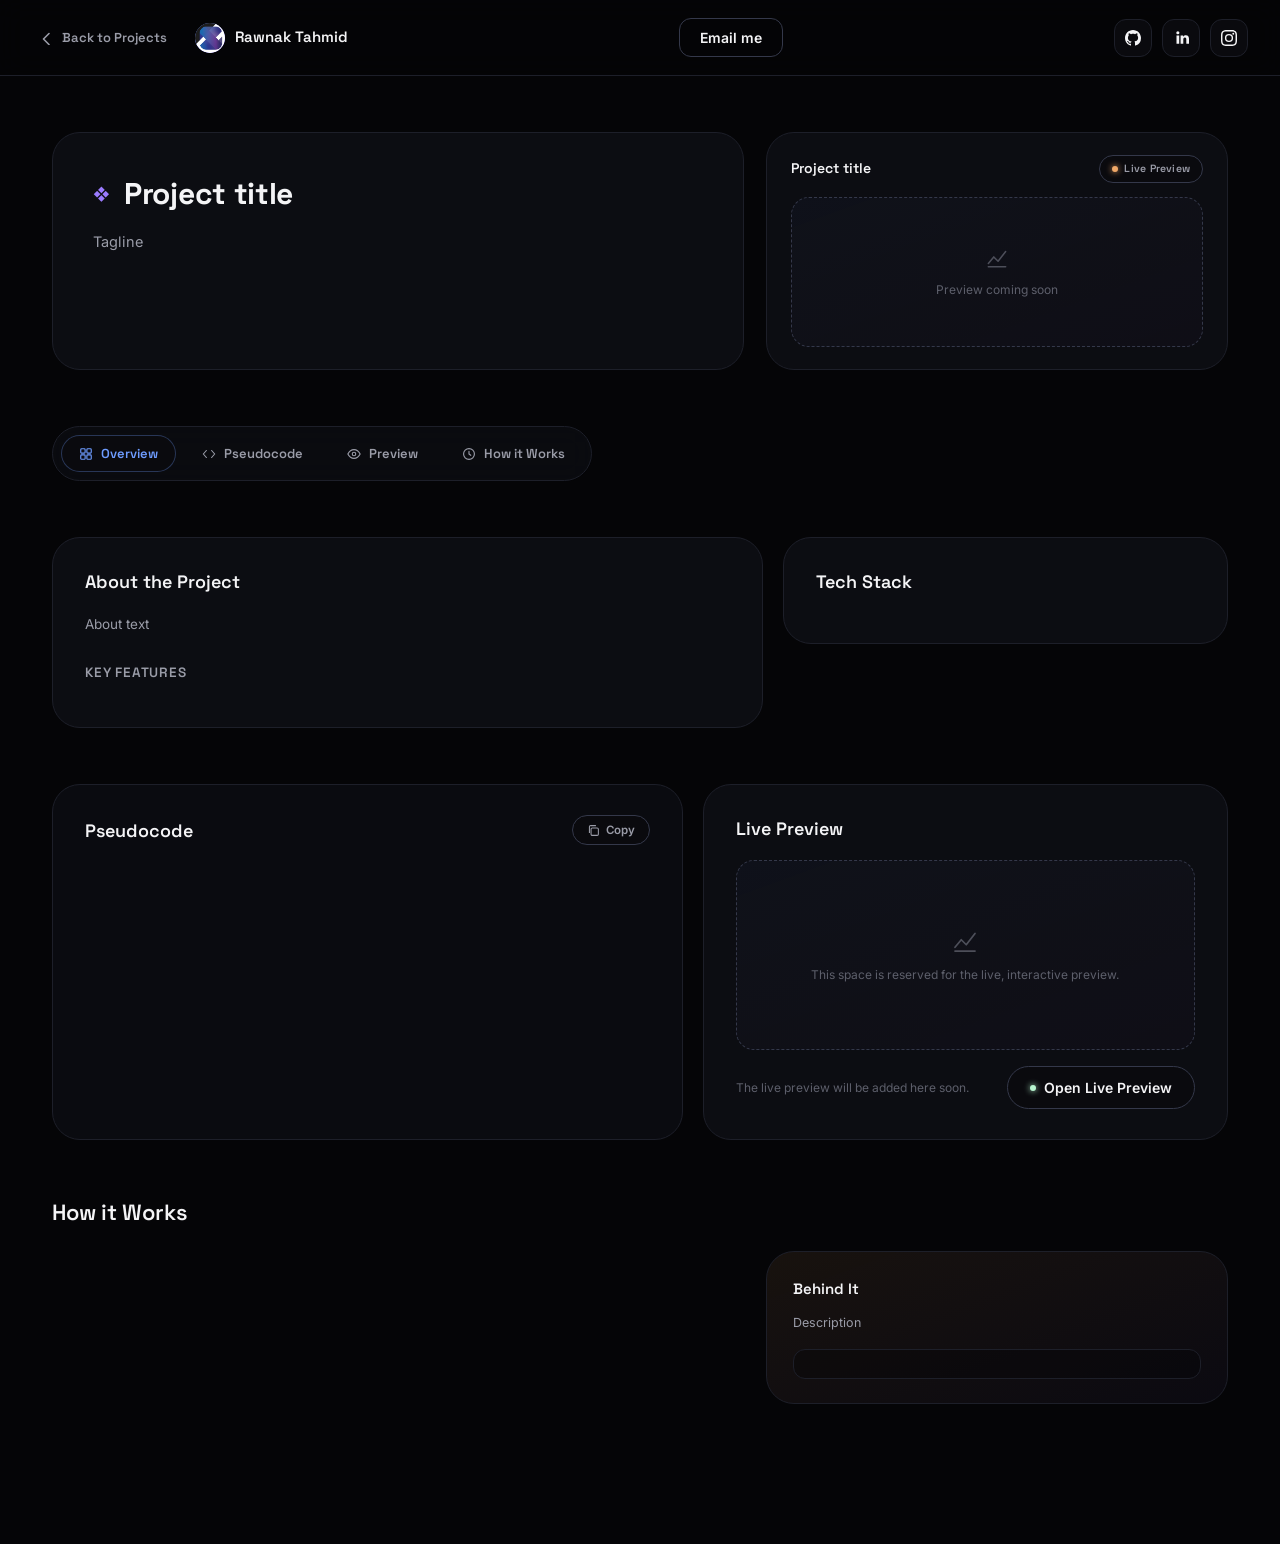
==== project.html @ ac37a851 "Add files via upload" ====
<!DOCTYPE html>
<html lang="en">
<head>
<meta charset="UTF-8">
<meta name="viewport" content="width=device-width, initial-scale=1.0">
<title>Project — Rawnak Tahmid</title>
<link rel="icon" type="image" href="assets/icons/logo.png">
<link rel="preconnect" href="https://fonts.googleapis.com">
<link rel="preconnect" href="https://fonts.gstatic.com" crossorigin>
<link href="https://fonts.googleapis.com/css2?family=Space+Grotesk:wght@400;500;600;700&family=Inter:wght@400;500;600;700&family=JetBrains+Mono:wght@400;500;600&display=swap" rel="stylesheet">
<link rel="stylesheet" href="style.css">
<link rel="stylesheet" href="project.css">
</head>
<body>

<!-- ============ NAVBAR ============ -->
<header class="navbar">
  <div class="navbar__left">
    <a href="index.html#projects" class="back-link">
      <svg width="14" height="14" viewBox="0 0 14 14" fill="none"><path d="M9 2.5L3.5 8L9 13.5" stroke="currentColor" stroke-width="1.6" stroke-linecap="round" stroke-linejoin="round"/></svg>
      Back to Projects
    </a>
    <div class="brand">
      <div class="brand__logo">
        <img src="assets/images/logo.png" alt="" class="brand__logo-img">
      </div>
      <span class="brand__name">Rawnak Tahmid</span>
    </div>
  </div>

  <button onclick="openGmail()" class="btn btn--outline navbar__email">Email me</button>

  <div class="navbar__socials">
    <a href="https://github.com/rawmid" class="icon-btn" aria-label="GitHub" target="_blank" rel="noopener noreferrer">
      <svg width="16" height="16" viewBox="0 0 16 16" fill="currentColor"><path d="M8 0C3.58 0 0 3.58 0 8c0 3.54 2.29 6.53 5.47 7.59.4.07.55-.17.55-.38 0-.19-.01-.82-.01-1.49-2.01.37-2.53-.49-2.69-.94-.09-.23-.48-.94-.82-1.13-.28-.15-.68-.52-.01-.53.63-.01 1.08.58 1.23.82.72 1.21 1.87.87 2.33.66.07-.52.28-.87.51-1.07-1.78-.2-3.64-.89-3.64-3.95 0-.87.31-1.59.82-2.15-.08-.2-.36-1.02.08-2.12 0 0 .67-.21 2.2.82.64-.18 1.32-.27 2-.27.68 0 1.36.09 2 .27 1.53-1.04 2.2-.82 2.2-.82.44 1.1.16 1.92.08 2.12.51.56.82 1.27.82 2.15 0 3.07-1.87 3.75-3.65 3.95.29.25.54.73.54 1.48 0 1.07-.01 1.93-.01 2.2 0 .21.15.46.55.38A8.01 8.01 0 0 0 16 8c0-4.42-3.58-8-8-8Z"/></svg>
    </a>
    <a href="#" class="icon-btn" aria-label="LinkedIn" target="_blank" rel="noopener noreferrer">
      <svg width="16" height="16" viewBox="0 0 16 16" fill="currentColor"><path d="M3.5 5.5h2.7v8.3H3.5V5.5ZM4.85 4.3a1.57 1.57 0 1 1 0-3.14 1.57 1.57 0 0 1 0 3.14ZM7.6 5.5h2.59v1.14h.04c.36-.68 1.24-1.4 2.55-1.4 2.73 0 3.23 1.8 3.23 4.13v4.43h-2.7V9.83c0-1-.02-2.29-1.4-2.29-1.4 0-1.61 1.09-1.61 2.21v3.95H7.6V5.5Z"/></svg>
    </a>
    <a href="https://www.instagram.com/_rawnak_thmd/?hl=en" class="icon-btn" aria-label="Instagram" target="_blank" rel="noopener noreferrer">
      <svg width="16" height="16" viewBox="0 0 16 16" fill="currentColor"><path d="M8 1.44c2.14 0 2.4.01 3.24.05.78.03 1.2.16 1.48.27.37.14.64.32.92.6.28.28.45.55.6.92.11.28.24.7.27 1.48.04.84.05 1.1.05 3.24s-.01 2.4-.05 3.24c-.03.78-.16 1.2-.27 1.48-.15.37-.32.64-.6.92-.28.28-.55.45-.92.6-.28.11-.7.24-1.48.27-.84.04-1.1.05-3.24.05s-2.4-.01-3.24-.05c-.78-.03-1.2-.16-1.48-.27a2.48 2.48 0 0 1-.92-.6 2.48 2.48 0 0 1-.6-.92c-.11-.28-.24-.7-.27-1.48-.04-.84-.05-1.1-.05-3.24s.01-2.4.05-3.24c.03-.78.16-1.2.27-1.48.15-.37.32-.64.6-.92.28-.28.55-.45.92-.6.28-.11.7-.24 1.48-.27.84-.04 1.1-.05 3.24-.05ZM8 0C5.83 0 5.55.01 4.7.05c-.85.04-1.43.17-1.94.37-.53.21-.98.48-1.42.93-.45.44-.72.89-.93 1.42-.2.51-.33 1.09-.37 1.94C.01 5.55 0 5.83 0 8s.01 2.45.05 3.3c.04.85.17 1.43.37 1.94.21.53.48.98.93 1.42.44.45.89.72 1.42.93.51.2 1.09.33 1.94.37.85.04 1.13.05 3.3.05s2.45-.01 3.3-.05c.85-.04 1.43-.17 1.94-.37.53-.21.98-.48 1.42-.93.45-.44.72-.89.93-1.42.2-.51.33-1.09.37-1.94.04-.85.05-1.13.05-3.3s-.01-2.45-.05-3.3c-.04-.85-.17-1.43-.37-1.94a3.91 3.91 0 0 0-.93-1.42 3.91 3.91 0 0 0-1.42-.93c-.51-.2-1.09-.33-1.94-.37C10.45.01 10.17 0 8 0Zm0 3.89a4.11 4.11 0 1 0 0 8.22 4.11 4.11 0 0 0 0-8.22Zm0 6.78a2.67 2.67 0 1 1 0-5.34 2.67 2.67 0 0 1 0 5.34Zm5.23-6.94a.96.96 0 1 1-1.92 0 .96.96 0 0 1 1.92 0Z"/></svg>
    </a>
  </div>
</header>

<!-- ============ MAIN ============ -->
<main class="project-main" id="projectMain">

  <!-- Populated entirely by project.js. See #projectEmptyState for the
       "project not found" fallback. -->
  <div id="projectContent" class="project-content" hidden>

    <!-- ---- Hero ---- -->
    <section class="pd-hero fade-in">
      <div class="card pd-hero__info">
        <div class="pd-hero__head">
          <span class="pd-hero__icon" id="pdIcon">&#10070;</span>
          <h1 class="pd-hero__title" id="pdTitle">Project title</h1>
        </div>
        <p class="pd-hero__tagline" id="pdTagline">Tagline</p>

        <div class="pd-badges" id="pdBadges"></div>
      </div>

      <div class="card pd-hero__preview">
        <div class="pd-preview-head">
          <span id="pdPreviewTitle">Project title</span>
          <span class="pd-pill pd-pill--live">
            <span class="pd-pill__dot"></span>
            Live Preview
          </span>
        </div>
        <div class="pd-preview-placeholder pd-preview-placeholder--mini">
          <svg width="26" height="26" viewBox="0 0 24 24" fill="none"><path d="M4 17L9 11L13 15L20 6" stroke="currentColor" stroke-width="1.4" stroke-linecap="round" stroke-linejoin="round"/><path d="M4 20H20" stroke="currentColor" stroke-width="1.4" stroke-linecap="round"/></svg>
          <span>Preview coming soon</span>
        </div>
      </div>
    </section>

    <!-- ---- Tabs ---- -->
    <nav class="pd-tabs fade-in" aria-label="Project sections">
      <a href="#overview" class="pd-tab is-active" data-tab>
        <svg width="14" height="14" viewBox="0 0 16 16" fill="none"><rect x="2" y="2" width="5" height="5" rx="1" stroke="currentColor" stroke-width="1.3"/><rect x="9" y="2" width="5" height="5" rx="1" stroke="currentColor" stroke-width="1.3"/><rect x="2" y="9" width="5" height="5" rx="1" stroke="currentColor" stroke-width="1.3"/><rect x="9" y="9" width="5" height="5" rx="1" stroke="currentColor" stroke-width="1.3"/></svg>
        Overview
      </a>
      <a href="#pseudocode" class="pd-tab" data-tab>
        <svg width="14" height="14" viewBox="0 0 16 16" fill="none"><path d="M5 4L1.5 8L5 12M11 4L14.5 8L11 12" stroke="currentColor" stroke-width="1.3" stroke-linecap="round" stroke-linejoin="round"/></svg>
        Pseudocode
      </a>
      <a href="#preview" class="pd-tab" data-tab>
        <svg width="14" height="14" viewBox="0 0 16 16" fill="none"><path d="M1 8s2.5-5 7-5 7 5 7 5-2.5 5-7 5-7-5-7-5Z" stroke="currentColor" stroke-width="1.3"/><circle cx="8" cy="8" r="2" stroke="currentColor" stroke-width="1.3"/></svg>
        Preview
      </a>
      <a href="#how-it-works" class="pd-tab" data-tab>
        <svg width="14" height="14" viewBox="0 0 16 16" fill="none"><circle cx="8" cy="8" r="6.2" stroke="currentColor" stroke-width="1.3"/><path d="M8 5v3l2 1.5" stroke="currentColor" stroke-width="1.3" stroke-linecap="round" stroke-linejoin="round"/></svg>
        How it Works
      </a>
    </nav>

    <!-- ---- Overview ---- -->
    <section class="pd-section" id="overview">
      <div class="pd-overview-grid">
        <div class="card pd-panel">
          <h2 class="pd-panel__title">About the Project</h2>
          <p class="pd-panel__text" id="pdAbout">About text</p>

          <h3 class="pd-panel__subtitle">Key Features</h3>
          <ul class="pd-features" id="pdFeatures"></ul>
        </div>

        <div class="card pd-panel">
          <h2 class="pd-panel__title">Tech Stack</h2>
          <ul class="pd-techstack" id="pdTechStack"></ul>
        </div>
      </div>
    </section>

    <!-- ---- Pseudocode + Live Preview ---- -->
    <section class="pd-section" id="pseudocode-preview">
      <div class="pd-code-grid">
        <div class="card pd-panel pd-panel--code" id="pseudocode">
          <div class="pd-panel__head">
            <h2 class="pd-panel__title">Pseudocode</h2>
            <button class="pd-copy-btn" id="pdCopyBtn" type="button">
              <svg width="13" height="13" viewBox="0 0 16 16" fill="none"><rect x="5" y="5" width="9" height="9" rx="1.5" stroke="currentColor" stroke-width="1.3"/><path d="M3 11V3.5A1.5 1.5 0 0 1 4.5 2H11" stroke="currentColor" stroke-width="1.3"/></svg>
              <span>Copy</span>
            </button>
          </div>
          <pre class="pd-code" id="pdCode"></pre>
        </div>

        <div class="card pd-panel" id="preview">
          <h2 class="pd-panel__title" id="pdPreviewTitle2">Live Preview</h2>
          <div class="pd-preview-placeholder" id="pdPreviewBox">
            <svg width="30" height="30" viewBox="0 0 24 24" fill="none"><path d="M4 17L9 11L13 15L20 6" stroke="currentColor" stroke-width="1.4" stroke-linecap="round" stroke-linejoin="round"/><path d="M4 20H20" stroke="currentColor" stroke-width="1.4" stroke-linecap="round"/></svg>
            <span>This space is reserved for the live, interactive preview.</span>
          </div>
          <div class="pd-preview-actions">
            <p class="pd-preview-note" id="pdPreviewNote">The live preview will be added here soon.</p>
            <a href="#" class="btn btn--pill pd-live-btn" id="pdLiveBtn" target="_blank" rel="noopener noreferrer">
              <span class="live-preview-link__dot"></span>
              Open Live Preview
            </a>
          </div>
        </div>
      </div>
    </section>

    <!-- ---- How it Works ---- -->
    <section class="pd-section" id="how-it-works">
      <h2 class="section-label">How it Works</h2>
      <div class="pd-hiw-grid">
        <ol class="pd-hiw-steps" id="pdHowItWorks"></ol>

        <div class="pd-behind">
          <div class="pd-behind__head">
            <h3 id="pdBehindTitle">Behind It</h3>
          </div>
          <p class="pd-behind__desc" id="pdBehindDesc">Description</p>
          <pre class="pd-behind__notes" id="pdBehindNotes"></pre>
        </div>
      </div>
    </section>

  </div>

</main>

<script src="projects-data.js"></script>
<script src="script.js"></script>
<script src="project.js"></script>
</body>
</html>
---- style.css ----
:root {
  --bg: #050507;
  --bg-soft: #0a0a0e;
  --card: #0c0d12;
  --card-border: #1d1f29;
  --card-border-hover: #34384a;
  --navy: #11131c;

  --text: #f4f4f6;
  --text-dim: #9a9ca8;
  --text-faint: #5d5f6b;

  --accent-blue: #6e9cff;
  --accent-purple: #9b7bff;
  --accent-mint: #b7f5cf;
  --accent-orange: #f0a868;
  --accent-gradient: linear-gradient(135deg, var(--accent-blue), var(--accent-purple));

  --radius-lg: 28px;
  --radius-md: 18px;
  --radius-sm: 12px;
  --radius-pill: 999px;

  --font-display: 'Space Grotesk', 'Inter', sans-serif;
  --font-body: 'Inter', sans-serif;

  --ease: cubic-bezier(0.22, 1, 0.36, 1);
}

/* ---------- Reset ---------- */
* { box-sizing: border-box; margin: 0; padding: 0; }

html { scroll-behavior: smooth; }

body {
  background: var(--bg);
  color: var(--text);
  font-family: var(--font-body);
  font-size: 15px;
  line-height: 1.5;
  width: 100%;
  overflow-x: hidden;
}

body.modal-open {
  overflow: hidden;
}

img { display: block; max-width: 100%; }

img.brand__logo-img,
img.profile-card__avatar-img {
  width: 100%;
  height: 100%;
}

button, input, textarea {
  font-family: inherit;
  color: inherit;
}

a { color: inherit; text-decoration: none; }

:focus-visible {
  outline: 2px solid var(--accent-blue);
  outline-offset: 2px;
}

/* ---------- Layout shell ---------- */
main {
  max-width: 1340px;
  margin: 0 auto;
  padding: 64px 32px 160px;
  display: flex;
  flex-direction: column;
  gap: 96px;
}

.card {
  background: var(--card);
  border: 1px solid var(--card-border);
  border-radius: var(--radius-lg);
}

.section-label {
  font-family: var(--font-display);
  font-size: 22px;
  font-weight: 600;
  letter-spacing: -0.01em;
  margin-bottom: 22px;
}

/* ---------- Buttons ---------- */
.btn {
  display: inline-flex;
  align-items: center;
  justify-content: center;
  gap: 8px;
  border: none;
  cursor: pointer;
  font-family: var(--font-body);
  font-weight: 600;
  transition: transform .25s var(--ease), box-shadow .25s var(--ease), background-color .25s var(--ease), border-color .25s var(--ease);
}
.btn:active { transform: scale(0.97); }

.btn--outline {
  background: transparent;
  border: 1px solid var(--card-border-hover);
  color: var(--text);
  border-radius: var(--radius-sm);
  padding: 10px 20px;
  font-size: 14px;
}
.btn--outline:hover {
  border-color: var(--accent-blue);
  box-shadow: 0 0 0 1px rgba(110, 156, 255, 0.25), 0 0 16px rgba(110, 156, 255, 0.18);
}

.btn--pill {
  background: var(--bg-soft);
  border: 1px solid var(--card-border-hover);
  color: var(--text);
  border-radius: var(--radius-pill);
  padding: 10px 22px;
  font-size: 14px;
}
.btn--pill:hover {
  border-color: var(--accent-purple);
  box-shadow: 0 0 18px rgba(155, 123, 255, 0.25);
}

.btn--solid {
  background: var(--accent-gradient);
  color: #0a0a0e;
  border-radius: var(--radius-pill);
  padding: 14px 30px;
  font-size: 15px;
  font-weight: 700;
}
.btn--solid:hover {
  box-shadow: 0 0 28px rgba(155, 123, 255, 0.45);
  transform: translateY(-2px);
}

.icon-btn {
  display: inline-flex;
  align-items: center;
  justify-content: center;
  width: 38px;
  height: 38px;
  border-radius: var(--radius-sm);
  background: var(--bg-soft);
  border: 1px solid var(--card-border);
  color: var(--text);
  cursor: pointer;
  transition: border-color .25s var(--ease), transform .25s var(--ease), color .25s var(--ease);
}
.icon-btn:hover {
  border-color: var(--accent-blue);
  color: var(--accent-blue);
  transform: translateY(-2px);
}

/* ---------- Navbar ---------- */
.navbar {
  position: sticky;
  top: 0;
  z-index: 50;
  display: flex;
  align-items: center;
  justify-content: space-between;
  gap: 24px;
  padding: 18px 32px;
  background: rgba(5, 5, 7, 0.85);
  backdrop-filter: blur(14px);
  border-bottom: 1px solid var(--card-border);
}

.navbar__left {
  display: flex;
  align-items: center;
  gap: 18px;
}

.brand {
  display: flex;
  align-items: center;
  gap: 10px;
}

.brand__logo {
  width: 30px;
  height: 30px;
  border-radius: 50%;
  overflow: hidden;
  background: var(--accent-gradient);
  flex-shrink: 0;
}
.brand__logo-img { width: 100%; height: 100%; object-fit: cover; }

.brand__name {
  font-family: var(--font-display);
  font-weight: 600;
  font-size: 15px;
}

.navbar__email { 
white-space: nowrap; 
align-self: center;
}

.navbar__socials {
  display: flex;
  align-items: center;
  gap: 10px;
}

/* ---------- Nav drawer---------- */
.nav-drawer-overlay {
  position: fixed;
  inset: 0;
  z-index: 90;
  background: rgba(5, 5, 7, 0.55);
  backdrop-filter: blur(8px);
  -webkit-backdrop-filter: blur(8px);
  opacity: 0;
  visibility: hidden;
  transition: opacity .35s var(--ease), visibility 0s linear .35s;
}
.nav-drawer-overlay.is-open {
  opacity: 1;
  visibility: visible;
  transition: opacity .35s var(--ease), visibility 0s linear 0s;
}

.nav-drawer {
  position: fixed;
  top: 0;
  left: 0;
  bottom: 0;
  width: 280px;
  max-width: 84vw;
  padding: 28px 26px;
  background: rgba(12, 13, 18, 0.86);
  border-right: 1px solid var(--card-border-hover);
  box-shadow: 30px 0 80px rgba(0, 0, 0, 0.55);
  transform: translateX(-100%);
  transition: transform .35s var(--ease);
  display: flex;
  flex-direction: column;
}
.nav-drawer-overlay.is-open .nav-drawer {
  transform: translateX(0);
}

.nav-drawer__head {
  display: flex;
  align-items: center;
  justify-content: space-between;
  margin-bottom: 28px;
}
.nav-drawer__title {
  font-family: var(--font-display);
  font-weight: 600;
  font-size: 14px;
  color: var(--text-dim);
  text-transform: uppercase;
  letter-spacing: 0.08em;
}
.nav-drawer__close.modal__close {
  position: static;
  top: auto;
  left: auto;
}

.nav-drawer__list {
  list-style: none;
  display: flex;
  flex-direction: column;
  gap: 6px;
}
.nav-drawer__link {
  display: block;
  padding: 12px 10px;
  border-radius: var(--radius-sm);
  font-family: var(--font-display);
  font-size: 15px;
  font-weight: 600;
  color: var(--text);
  transition: background-color .25s var(--ease), color .25s var(--ease), padding-left .25s var(--ease);
}
.nav-drawer__link:hover,
.nav-drawer__link:focus-visible {
  background: var(--bg-soft);
  color: var(--accent-blue);
  padding-left: 16px;
}

/* ---------- Hero ---------- */
.hero {
  display: grid;
  grid-template-columns: 360px 1fr;
  gap: 28px;
  align-items: stretch;
}

/* Profile card */
.profile-card {
  padding: 44px 34px;
  display: flex;
  flex-direction: column;
  align-items: flex-start;
}

.profile-card__avatar {
  width: 150px;
  height: 150px;
  border-radius: 50%;
  overflow: hidden;
  background: radial-gradient(circle at 35% 30%, #2a2d3d, #0c0d12 70%);
  border: 1px solid var(--card-border);
  margin-bottom: 26px;
  align-self: center;
}
.profile-card__avatar-img { width: 100%; height: 100%; object-fit: cover; }

.profile-card__name {
  font-family: var(--font-display);
  font-size: 25px;
  font-weight: 700;
  margin-bottom: 14px;
}

.profile-card__bio {
  color: var(--text-dim);
  font-size: 13.5px;
  line-height: 1.65;
  margin-bottom: 28px;
}

.profile-card__meta {
  display: flex;
  width: 100%;
  justify-content: space-between;
  margin-bottom: 30px;
}
.profile-card__meta-col {
  display: flex;
  flex-direction: column;
  gap: 4px;
  font-size: 12.5px;
  color: var(--text-dim);
}
.profile-card__meta-col--right { text-align: right; align-items: flex-end; }

.profile-card__cta {
  align-self: center;
  margin-top: auto;
}

/* Pinned projects */

.live-preview-link {
  display: inline-flex;
  align-items: center;
  gap: 7px;
  margin-top: 10px;
  padding: 6px 14px 6px 10px;
  border-radius: var(--radius-pill);
  border: 1px solid var(--card-border-hover);
  background: var(--bg-soft);
  font-family: var(--font-display);
  font-size: 11.5px;
  font-weight: 600;
  letter-spacing: 0.02em;
  color: var(--text);
  text-decoration: none;
  cursor: pointer;
  transition: border-color .25s var(--ease), box-shadow .25s var(--ease),
              color .25s var(--ease), transform .25s var(--ease);
}

.live-preview-link__dot {
  width: 6px;
  height: 6px;
  border-radius: 50%;
  background: var(--accent-orange);
  box-shadow: 0 0 6px var(--accent-orange);
  flex-shrink: 0;
  animation: livePreviewPulse 1.6s ease-in-out infinite;
}

.live-preview-link:hover {
  border-color: var(--accent-orange);
  color: var(--accent-orange);
  box-shadow: 0 0 16px rgba(240, 168, 104, 0.25);
  transform: translateY(-1px);
}

.live-preview-link:active {
  transform: translateY(0) scale(0.97);
}

@keyframes livePreviewPulse {
  0%, 100% { opacity: 1; transform: scale(1); }
  50%      { opacity: 0.4; transform: scale(0.75); }
}

@media (prefers-reduced-motion: reduce) {
  .live-preview-link__dot { animation: none; }
}

.pinned__grid {
  display: grid;
  grid-template-columns: 1fr 1fr;
  gap: 20px;
}

.project-card {
  position: relative;
  padding: 24px 26px;
  min-height: 152px;
  overflow: hidden;
  cursor: pointer;
  transition: transform .3s var(--ease), border-color .3s var(--ease), box-shadow .3s var(--ease);
}
.project-card:hover {
  transform: translateY(-4px);
  border-color: var(--accent-blue);
  box-shadow: 0 14px 32px rgba(0,0,0,0.45), 0 0 0 1px rgba(110,156,255,0.18);
}
.project-card:focus-visible {
  outline: 2px solid var(--accent-blue);
  outline-offset: 3px;
}

.project-card__go {
  position: absolute;
  top: 16px;
  right: 16px;
  width: 26px;
  height: 26px;
  display: inline-flex;
  align-items: center;
  justify-content: center;
  border-radius: 50%;
  background: var(--bg-soft);
  border: 1px solid var(--card-border-hover);
  color: var(--text-dim);
  opacity: 0;
  transform: translate(-4px, 4px) scale(0.85);
  transition: opacity .28s var(--ease), transform .28s var(--ease), color .28s var(--ease), border-color .28s var(--ease);
  pointer-events: none;
  z-index: 2;
}
.project-card:hover .project-card__go,
.project-card:focus-visible .project-card__go {
  opacity: 1;
  transform: translate(0, 0) scale(1);
  color: var(--accent-blue);
  border-color: var(--accent-blue);
  box-shadow: 0 0 12px rgba(110, 156, 255, 0.3);
}

.project-card__head {
  display: flex;
  align-items: center;
  gap: 10px;
  margin-bottom: 10px;
}
.project-card__icon {
  font-size: 13px;
  color: var(--text-faint);
}
.project-card__head h3 {
  padding-bottom: 4px;
  border-bottom: 1px solid var(--card-border-hover);
}

.project-link {
  font-family: var(--font-display);
  font-size: 16px;
  font-weight: 600;
  color: var(--text);
  transition: color .25s var(--ease), text-shadow .25s var(--ease);
}
.project-card:hover .project-link,
.project-card:focus-visible .project-link {
  color: var(--accent-blue);
  text-shadow: 0 0 14px rgba(110, 156, 255, 0.5);
}

.project-card p {
  color: var(--text-dim);
  font-size: 12.5px;
  line-height: 1.55;
  max-width: 78%;
}

.project-card__stacks {
  position: absolute;
  top: 18px;
  bottom: 18px;
  right: 18px;
  display: flex;
  align-items: stretch;
  gap: 18px;
}

.project-card__stack-item {
  display: flex;
  flex-direction: column;
  align-items: center;
  gap: 8px;
}

.project-card__accent {
  flex: 1;
  width: 2px;
  border-radius: 2px;
}
.project-card__accent--blue   { background: var(--accent-blue); box-shadow: 0 0 10px var(--accent-blue); }
.project-card__accent--white  { background: #e9e9ee; }
.project-card__accent--orange { background: var(--accent-orange); box-shadow: 0 0 10px var(--accent-orange); }

.project-card__tag {
  flex-shrink: 0;
  font-size: 10px;
  letter-spacing: 0.02em;
  color: var(--text-faint);
  text-transform: lowercase;
  white-space: nowrap;
}

.project-card--empty {
  display: flex;
  align-items: center;
  justify-content: center;
  color: var(--text-faint);
  font-size: 14px;
  min-height: 100px;
}

/* ---------- Learning section ---------- */
.learning-section {
  display: grid;
  grid-template-columns: 460px 1fr;
  gap: 28px;
}

.learning-card {
  padding: 32px 32px 36px;
}

.learning-card__title {
  display: flex;
  margin: 0 auto 26px;
  cursor: default;
}

.learning-card__grid {
  display: grid;
  grid-template-columns: repeat(8, 1fr);
  gap: 10px;
  margin-bottom: 30px;
}

.learning-cell {
  aspect-ratio: 1 / 1;
  border-radius: 4px;
  border: 1px solid var(--card-border-hover);
  background: transparent;
  transition: background-color .4s var(--ease), border-color .4s var(--ease), transform .2s var(--ease);
}
.learning-cell.filled {
  background: #e7e7ec;
  border-color: #e7e7ec;
}
.learning-cell:hover { transform: scale(1.12); }

.learning-card__icons {
  display: flex;
  align-items: center;
  justify-content: space-between;
  flex-wrap: wrap;
  gap: 10px;
}

.tech-icon {
  width: 30px;
  height: 30px;
  border-radius: 8px;
  display: inline-flex;
  align-items: center;
  justify-content: center;
  font-size: 11px;
  font-weight: 700;
  background: #16171f;
  border: 1px solid var(--card-border);
}

/* Skill progress — right side of the Learning section, always visible */
.learning-progress {
  padding: 32px 32px 36px;
  display: flex;
  flex-direction: column;
}

.learning-progress__title {
  font-family: var(--font-display);
  font-size: 18px;
  font-weight: 600;
  letter-spacing: -0.01em;
  margin-bottom: 22px;
}

.pinned__more {
  display: flex;
  width: fit-content;
  margin: 22px auto 0;
}

/* ---------- Featured projects: "Moonshot Lab"
   (Kidchemist, TomēLab, and any future duplicates of the promo block) ---------- */
.featured-projects {
  display: flex;
  flex-direction: column;
  gap: 24px;
}

.featured-projects__head {
  display: flex;
  flex-direction: column;
  gap: 6px;
}
.featured-projects__head .section-label { margin-bottom: 0; }

.featured-projects__subtitle {
  color: var(--text-dim);
  font-size: 13.5px;
}

/* ---------- Promo banner ---------- */
.promo {
  display: flex;
  align-items: center;
  gap: 28px;
  padding: 40px 48px;
  border-radius: var(--radius-lg);
  border: 1px solid var(--card-border);
  background: linear-gradient(135deg, rgba(155,123,255,0.06), rgba(110,156,255,0.03));
  backdrop-filter: blur(6px);
}

.promo__name {
  font-family: var(--font-display);
  font-size: 22px;
  font-weight: 700;
  white-space: nowrap;
}

.promo__divider {
  width: 1px;
  height: 38px;
  background: var(--card-border-hover);
  flex-shrink: 0;
}

.promo__desc {
  color: var(--text-dim);
  font-size: 13.5px;
  line-height: 1.6;
  flex: 1;
}

.promo__cta { flex-shrink: 0; }

/* ---------- Dashed divider ---------- */
.dashed-divider {
  display: flex;
  justify-content: space-between;
  padding: 0 6px;
}
.dashed-divider span {
  width: 34px;
  height: 1px;
  background: var(--card-border-hover);
}

/* ---------- Contact ---------- */
.contact {
  display: flex;
  flex-direction: column;
  align-items: center;
  gap: 40px;
}

.contact__title { cursor: default; }

.contact__form {
  width: 100%;
  max-width: 760px;
  display: flex;
  flex-direction: column;
  gap: 26px;
}

.contact__row {
  display: grid;
  grid-template-columns: 1fr 1fr;
  gap: 40px;
}

.field {
  position: relative;
  display: flex;
  flex-direction: column;
}

.field input,
.field textarea {
  background: transparent;
  border: none;
  border-bottom: 1px solid var(--card-border-hover);
  padding: 8px 2px 12px;
  font-size: 14px;
  color: var(--text);
  resize: none;
  transition: border-color .25s var(--ease);
}
.field input::placeholder,
.field textarea::placeholder {
  color: var(--text-faint);
}
.field input:focus,
.field textarea:focus {
  outline: none;
  border-color: var(--accent-blue);
}
.field.invalid input,
.field.invalid textarea {
  border-color: #e0667a;
}

.field__error {
  min-height: 16px;
  font-size: 11px;
  color: #e0667a;
  margin-top: 6px;
}

.contact__submit {
  align-self: center;
  background: var(--accent-mint);
  color: #0a0a0e;
  padding: 12px 38px;
  margin-top: 6px;
}
.contact__submit:hover {
  box-shadow: 0 0 22px rgba(183, 245, 207, 0.35);
  transform: translateY(-3px);
}

.contact__success {
  align-self: center;
  font-size: 13px;
  color: var(--accent-mint);
  opacity: 0;
  transform: translateY(6px);
  transition: opacity .4s var(--ease), transform .4s var(--ease);
}
.contact__success.show {
  opacity: 1;
  transform: translateY(0);
}

/* ---------- Modals (About me / Skill progress) ---------- */
.modal-overlay {
  position: fixed;
  inset: 0;
  z-index: 100;
  display: flex;
  align-items: center;
  justify-content: center;
  padding: 24px;
  background: rgba(5, 5, 7, 0.55);
  backdrop-filter: blur(10px);
  -webkit-backdrop-filter: blur(10px);
  opacity: 0;
  visibility: hidden;
  transition: opacity .35s var(--ease), visibility 0s linear .35s;
}
.modal-overlay.is-open {
  opacity: 1;
  visibility: visible;
  transition: opacity .35s var(--ease), visibility 0s linear 0s;
}

.modal {
  position: relative;
  width: 100%;
  max-width: 560px;
  max-height: 84vh;
  overflow-y: auto;
  padding: 44px 38px 38px;
  border-radius: var(--radius-lg);
  background: rgba(12, 13, 18, 0.78);
  border: 1px solid var(--card-border-hover);
  box-shadow: 0 30px 80px rgba(0, 0, 0, 0.55), 0 0 0 1px rgba(110, 156, 255, 0.08), 0 0 40px rgba(155, 123, 255, 0.12);
  transform: scale(0.92) translateY(10px);
  opacity: 0;
  transition: transform .35s var(--ease), opacity .35s var(--ease);
}
.modal-overlay.is-open .modal {
  transform: scale(1) translateY(0);
  opacity: 1;
}

.modal__close {
  position: absolute;
  top: 18px;
  left: 18px;
  width: 34px;
  height: 34px;
  display: inline-flex;
  align-items: center;
  justify-content: center;
  border-radius: 50%;
  background: var(--bg-soft);
  border: 1px solid var(--card-border);
  color: var(--text-dim);
  cursor: pointer;
  transition: border-color .25s var(--ease), color .25s var(--ease), transform .25s var(--ease);
}
.modal__close:hover {
  color: var(--text);
  border-color: var(--accent-blue);
  transform: rotate(90deg);
}

.modal__title {
  font-family: var(--font-display);
  font-size: 22px;
  font-weight: 700;
  margin-bottom: 22px;
}

.modal__body p {
  color: var(--text-dim);
  font-size: 14px;
  line-height: 1.75;
  margin-bottom: 16px;
}
.modal__body p:last-child { margin-bottom: 0; }

/* Skill progress bars */
.skills {
  display: flex;
  flex-direction: column;
  gap: 20px;
}

.skill__head {
  display: flex;
  align-items: baseline;
  justify-content: space-between;
  margin-bottom: 8px;
  font-size: 13px;
}
.skill-name {
  font-family: var(--font-display);
  font-weight: 600;
  color: var(--text);
}
.skill-value {
  color: var(--text-dim);
  font-size: 12px;
}

.progress-bar {
  width: 100%;
  height: 8px;
  border-radius: var(--radius-pill);
  background: var(--bg-soft);
  border: 1px solid var(--card-border);
  overflow: hidden;
}
.progress-fill {
  height: 100%;
  width: 0%;
  border-radius: var(--radius-pill);
  background: var(--accent-gradient);
  box-shadow: 0 0 12px rgba(155, 123, 255, 0.45);
  transition: width 1s var(--ease);
}

/* ---------- Page-load fade-in ---------- */
.fade-in {
  opacity: 0;
  transform: translateY(14px);
  animation: fadeIn .7s var(--ease) forwards;
}
.hero .profile-card { animation-delay: .02s; }
.hero .pinned        { animation-delay: .1s; }
.learning-card        { animation-delay: .18s; }
.learning-progress     { animation-delay: .22s; }
.featured-projects__head { animation-delay: .26s; }
.promo                 { animation-delay: .3s; }
#template-project      { animation-delay: .34s; }
.contact               { animation-delay: .4s; }

@keyframes fadeIn {
  to { opacity: 1; transform: translateY(0); }
}

@media (prefers-reduced-motion: reduce) {
  .fade-in { animation: none; opacity: 1; transform: none; }
  * { transition: none !important; }
}


/* ---------- Ultrawide: let content breathe instead of stretching ---------- */
@media (min-width: 1700px) {
  main { max-width: 1520px; }
}

/* ---------- Small laptop / large tablet ---------- */
@media (max-width: 1180px) {
  main { padding: 56px 24px 130px; gap: 72px; }

  .hero { grid-template-columns: 320px 1fr; gap: 20px; }
  .learning-section { grid-template-columns: 400px 1fr; gap: 20px; }
}

/* ---------- Tablet: stack the two-column sections ---------- */
@media (max-width: 980px) {
  body { font-size: 14.5px; }

  .navbar { padding: 16px 22px; flex-wrap: wrap; row-gap: 12px; }
  .navbar__email { order: 3; flex: 1 1 100%; }

  .hero { grid-template-columns: 1fr; }
  .profile-card { align-items: center; text-align: center; }
  .profile-card__avatar { align-self: center; }
  .profile-card__meta { max-width: 360px; }

  .pinned__grid { grid-template-columns: 1fr 1fr; }

  .learning-section { grid-template-columns: 1fr; }
  .learning-card__grid { grid-template-columns: repeat(8, 1fr); }

  .promo { flex-wrap: wrap; }
  .promo__divider { display: none; }
  .promo__desc { flex-basis: 100%; }
  .promo__cta { margin-left: auto; }
}

/* ---------- Mobile landscape / large phone ---------- */
@media (max-width: 700px) {
  main { padding: 40px 18px 90px; gap: 56px; }

  .navbar__left { gap: 12px; }
  .brand__name { font-size: 13.5px; }
  .navbar__socials { gap: 6px; }

  .section-label { font-size: 19px; }

  .profile-card { padding: 30px 22px; }
  .profile-card__avatar { width: 120px; height: 120px; }
  .profile-card__name { font-size: 21px; }
  .profile-card__meta { flex-direction: column; align-items: center; gap: 10px; text-align: center; }
  .profile-card__meta-col,
  .profile-card__meta-col--right { align-items: center; text-align: center; }

  .pinned__grid { grid-template-columns: 1fr; }
  .project-card p { max-width: 100%; padding-right: 70px; }

  .learning-card { padding: 24px 20px 28px; }
  .learning-card__grid { gap: 7px; }
  .learning-card__icons { justify-content: center; gap: 8px; }

  .promo { padding: 26px 24px; flex-direction: column; align-items: flex-start; gap: 16px; }
  .promo__cta { margin-left: 0; width: 100%; }

  .dashed-divider { display: none; }

  .contact__row { grid-template-columns: 1fr; gap: 22px; }
  .contact__submit { width: 100%; }

  .modal { padding: 60px 24px 28px; max-height: 88vh; }
  .modal__title { font-size: 19px; }
}

/* ---------- Phone ---------- */
@media (max-width: 460px) {
  .navbar { padding: 14px 16px; }
  .brand__name { display: none; }

  main { padding: 30px 14px 72px; gap: 44px; }

  .profile-card__bio { font-size: 13px; }

  .project-card { padding: 18px 18px; }
  .project-card__head h3 .project-link,
  .project-link { font-size: 15px; }
  .project-card p { padding-right: 56px; font-size: 12px; }

  .learning-card__grid { gap: 5px; }

  .tech-icon { width: 26px; height: 26px; font-size: 10px; }

  .promo__name { font-size: 19px; }
  .promo__desc { font-size: 13px; }

  .contact__title,
  .learning-card__title { padding: 9px 18px; font-size: 13px; }
}
---- project.css ----
/* ===================================================================
   Rawnak Tahmid — Portfolio
   project.css — Project Detail Landing Page

   Loaded after style.css, so it inherits all CSS custom properties
   (--bg, --card, --accent-*, --radius-*, --font-*, --ease, ...) and
   base component styles (.card, .btn, .icon-btn, .navbar, .fade-in).
=================================================================== */

/* ---------- Back link (replaces hamburger on this page) ---------- */
.back-link {
  display: inline-flex;
  align-items: center;
  gap: 8px;
  font-family: var(--font-display);
  font-size: 13px;
  font-weight: 600;
  color: var(--text-dim);
  padding: 8px 10px 8px 8px;
  border-radius: var(--radius-sm);
  transition: color .25s var(--ease), background-color .25s var(--ease), transform .25s var(--ease);
}
.back-link svg { flex-shrink: 0; transition: transform .25s var(--ease); }
.back-link:hover {
  color: var(--accent-blue);
  background: var(--bg-soft);
}
.back-link:hover svg { transform: translateX(-2px); }

/* ---------- Page shell ---------- */
.project-main {
  max-width: 1240px;
  margin: 0 auto;
  padding: 56px 32px 140px;
  display: flex;
  flex-direction: column;
  gap: 56px;
}

.project-content {
  display: flex;
  flex-direction: column;
  gap: 56px;
}

.project-empty {
  min-height: 40vh;
  display: flex;
  flex-direction: column;
  align-items: center;
  justify-content: center;
  gap: 14px;
  text-align: center;
  padding: 80px 20px;
}
.project-empty h1 {
  font-family: var(--font-display);
  font-size: 26px;
  font-weight: 700;
}
.project-empty p {
  color: var(--text-dim);
  font-size: 14px;
  margin-bottom: 10px;
}

/* ---------- Hero ---------- */
.pd-hero {
  display: grid;
  grid-template-columns: 1.5fr 1fr;
  gap: 22px;
  align-items: stretch;
}

.pd-hero__info {
  padding: 38px 40px;
  display: flex;
  flex-direction: column;
}

.pd-hero__head {
  display: flex;
  align-items: center;
  gap: 14px;
  margin-bottom: 14px;
}
.pd-hero__icon {
  font-size: 16px;
  color: var(--accent-purple);
  flex-shrink: 0;
}
.pd-hero__title {
  font-family: var(--font-display);
  font-size: 30px;
  font-weight: 700;
  letter-spacing: -0.01em;
}

.pd-hero__tagline {
  color: var(--text-dim);
  font-size: 14.5px;
  line-height: 1.65;
  max-width: 56ch;
  margin-bottom: 28px;
}

.pd-badges {
  display: flex;
  flex-wrap: wrap;
  gap: 10px;
  margin-top: auto;
}

.pd-badge {
  display: inline-flex;
  align-items: center;
  gap: 8px;
  padding: 9px 16px;
  border-radius: var(--radius-pill);
  background: var(--bg-soft);
  border: 1px solid var(--card-border-hover);
  font-size: 12.5px;
  color: var(--text-dim);
}
.pd-badge svg { flex-shrink: 0; color: var(--accent-blue); }
.pd-badge strong { color: var(--text); font-weight: 600; }

.pd-badge--link {
  color: var(--text);
  font-weight: 600;
  transition: border-color .25s var(--ease), color .25s var(--ease), box-shadow .25s var(--ease), transform .25s var(--ease);
}
.pd-badge--link:hover {
  border-color: var(--accent-blue);
  color: var(--accent-blue);
  box-shadow: 0 0 16px rgba(110, 156, 255, 0.22);
  transform: translateY(-1px);
}

/* Hero mini preview card */
.pd-hero__preview {
  padding: 22px 24px;
  display: flex;
  flex-direction: column;
  gap: 14px;
}

.pd-preview-head {
  display: flex;
  align-items: center;
  justify-content: space-between;
  gap: 10px;
  font-family: var(--font-display);
  font-weight: 600;
  font-size: 14px;
}

.pd-pill {
  display: inline-flex;
  align-items: center;
  gap: 6px;
  padding: 5px 12px;
  border-radius: var(--radius-pill);
  background: var(--bg-soft);
  border: 1px solid var(--card-border-hover);
  font-size: 10.5px;
  font-weight: 600;
  letter-spacing: 0.02em;
  color: var(--text-dim);
  white-space: nowrap;
}
.pd-pill--live .pd-pill__dot {
  width: 6px;
  height: 6px;
  border-radius: 50%;
  background: var(--accent-orange);
  box-shadow: 0 0 6px var(--accent-orange);
  animation: livePreviewPulse 1.6s ease-in-out infinite;
}

/* ---------- Blank preview placeholder ----------
   Intentionally empty — a styled container ready for a real
   embed/screenshot/iframe to be dropped in later. */
.pd-preview-placeholder {
  flex: 1;
  min-height: 190px;
  display: flex;
  flex-direction: column;
  align-items: center;
  justify-content: center;
  gap: 10px;
  border-radius: var(--radius-md);
  border: 1px dashed var(--card-border-hover);
  background:
    linear-gradient(160deg, rgba(110,156,255,0.05), rgba(155,123,255,0.03)),
    var(--bg-soft);
  color: var(--text-faint);
  font-size: 12px;
  text-align: center;
  padding: 20px;
}
.pd-preview-placeholder svg { color: var(--text-faint); opacity: .8; }
.pd-preview-placeholder--mini { min-height: 150px; }

/* ---------- Tabs ---------- */
.pd-tabs {
  position: sticky;
  top: 74px;
  z-index: 20;
  display: flex;
  flex-wrap: wrap;
  gap: 8px;
  padding: 8px;
  border-radius: var(--radius-pill);
  background: rgba(12, 13, 18, 0.78);
  border: 1px solid var(--card-border);
  backdrop-filter: blur(14px);
  width: fit-content;
}

.pd-tab {
  display: inline-flex;
  align-items: center;
  gap: 8px;
  padding: 9px 18px;
  border-radius: var(--radius-pill);
  font-family: var(--font-display);
  font-size: 13px;
  font-weight: 600;
  color: var(--text-dim);
  transition: background-color .25s var(--ease), color .25s var(--ease);
}
.pd-tab svg { flex-shrink: 0; }
.pd-tab:hover {
  color: var(--text);
}
.pd-tab.is-active {
  background: var(--bg-soft);
  color: var(--accent-blue);
  box-shadow: inset 0 0 0 1px rgba(110, 156, 255, 0.3);
}

/* ---------- Shared section scaffolding ---------- */
.pd-section {
  scroll-margin-top: 130px;
}

.pd-panel {
  padding: 30px 32px;
}

.pd-panel__head {
  display: flex;
  align-items: center;
  justify-content: space-between;
  margin-bottom: 18px;
}

.pd-panel__title {
  font-family: var(--font-display);
  font-size: 18px;
  font-weight: 600;
  margin-bottom: 18px;
}
.pd-panel__head .pd-panel__title { margin-bottom: 0; }

.pd-panel__subtitle {
  font-family: var(--font-display);
  font-size: 13.5px;
  font-weight: 600;
  color: var(--text-dim);
  text-transform: uppercase;
  letter-spacing: 0.06em;
  margin: 26px 0 14px;
}

.pd-panel__text {
  color: var(--text-dim);
  font-size: 13.5px;
  line-height: 1.75;
}

/* ---------- Overview ---------- */
.pd-overview-grid {
  display: grid;
  grid-template-columns: 1.6fr 1fr;
  gap: 20px;
  align-items: start;
}

.pd-features {
  list-style: none;
  display: flex;
  flex-direction: column;
  gap: 12px;
}
.pd-features li {
  display: flex;
  align-items: flex-start;
  gap: 10px;
  font-size: 13px;
  color: var(--text-dim);
  line-height: 1.5;
}
.pd-features li::before {
  content: "";
  flex-shrink: 0;
  width: 16px;
  height: 16px;
  margin-top: 1px;
  border-radius: 5px;
  background-color: rgba(183, 245, 207, 0.12);
  border: 1px solid rgba(183, 245, 207, 0.4);
  background-image: url("data:image/svg+xml,%3Csvg xmlns='http://www.w3.org/2000/svg' width='16' height='16' viewBox='0 0 16 16' fill='none'%3E%3Cpath d='M4 8.3L6.6 11L12 5' stroke='%23b7f5cf' stroke-width='1.6' stroke-linecap='round' stroke-linejoin='round'/%3E%3C/svg%3E");
  background-repeat: no-repeat;
  background-position: center;
}

.pd-techstack {
  list-style: none;
  display: flex;
  flex-direction: column;
  gap: 14px;
}
.pd-techstack li {
  display: flex;
  align-items: center;
  gap: 12px;
}
.pd-tech-swatch {
  width: 34px;
  height: 34px;
  border-radius: 9px;
  flex-shrink: 0;
  display: inline-flex;
  align-items: center;
  justify-content: center;
  font-family: var(--font-display);
  font-size: 12px;
  font-weight: 700;
  background: var(--bg-soft);
  border: 1px solid var(--card-border);
}
.pd-tech-info {
  display: flex;
  flex-direction: column;
  gap: 2px;
}
.pd-tech-name {
  font-family: var(--font-display);
  font-size: 13.5px;
  font-weight: 600;
}
.pd-tech-subtitle {
  font-size: 11.5px;
  color: var(--text-faint);
}

/* ---------- Pseudocode + Live Preview ---------- */
.pd-code-grid {
  display: grid;
  grid-template-columns: 1.2fr 1fr;
  gap: 20px;
  align-items: stretch;
}

.pd-panel--code {
  display: flex;
  flex-direction: column;
  background: #0a0b10;
}

.pd-copy-btn {
  display: inline-flex;
  align-items: center;
  gap: 6px;
  padding: 7px 14px;
  border-radius: var(--radius-pill);
  background: var(--bg-soft);
  border: 1px solid var(--card-border-hover);
  color: var(--text-dim);
  font-size: 11.5px;
  font-weight: 600;
  cursor: pointer;
  transition: border-color .25s var(--ease), color .25s var(--ease), transform .25s var(--ease);
}
.pd-copy-btn:hover {
  border-color: var(--accent-mint);
  color: var(--accent-mint);
}
.pd-copy-btn:active { transform: scale(0.96); }
.pd-copy-btn.is-copied {
  border-color: var(--accent-mint);
  color: var(--accent-mint);
}

.pd-code {
  flex: 1;
  overflow-x: auto;
  font-family: 'JetBrains Mono', 'Menlo', monospace;
  font-size: 12px;
  line-height: 1.8;
  color: var(--text-dim);
  white-space: pre;
  counter-reset: line;
}
.pd-code .pd-code-line {
  display: block;
}
.pd-code .pd-code-line::before {
  counter-increment: line;
  content: counter(line);
  display: inline-block;
  width: 26px;
  margin-right: 14px;
  text-align: right;
  color: var(--text-faint);
  opacity: .6;
  user-select: none;
}

.pd-preview-actions {
  margin-top: 16px;
  display: flex;
  align-items: center;
  justify-content: space-between;
  gap: 16px;
  flex-wrap: wrap;
}
.pd-preview-note {
  font-size: 12px;
  color: var(--text-faint);
  flex: 1;
  min-width: 180px;
}
.pd-live-btn {
  flex-shrink: 0;
  gap: 8px;
}
.pd-live-btn .live-preview-link__dot { background: var(--accent-mint); box-shadow: 0 0 6px var(--accent-mint); }
.pd-live-btn[aria-disabled="true"] {
  opacity: .45;
  pointer-events: none;
}

/* ---------- How it Works ---------- */
.pd-hiw-grid {
  display: grid;
  grid-template-columns: 1.5fr 1fr;
  gap: 20px;
  align-items: start;
}

.pd-hiw-steps {
  list-style: none;
  display: grid;
  grid-template-columns: 1fr 1fr;
  gap: 14px;
}
.pd-hiw-steps li {
  position: relative;
  padding: 22px 20px 20px;
  border-radius: var(--radius-md);
  background: var(--card);
  border: 1px solid var(--card-border);
  transition: border-color .3s var(--ease), transform .3s var(--ease);
}
.pd-hiw-steps li:hover {
  border-color: var(--card-border-hover);
  transform: translateY(-2px);
}
.pd-hiw-step__num {
  display: inline-flex;
  align-items: center;
  justify-content: center;
  width: 26px;
  height: 26px;
  border-radius: 50%;
  background: var(--bg-soft);
  border: 1px solid var(--card-border-hover);
  font-family: var(--font-display);
  font-size: 11.5px;
  font-weight: 700;
  color: var(--accent-blue);
  margin-bottom: 12px;
}
.pd-hiw-step__title {
  font-family: var(--font-display);
  font-size: 14px;
  font-weight: 600;
  margin-bottom: 8px;
}
.pd-hiw-step__desc {
  font-size: 12.5px;
  color: var(--text-dim);
  line-height: 1.6;
}

.pd-behind {
  padding: 26px 26px 24px;
  border-radius: var(--radius-lg);
  border: 1px solid var(--card-border);
  background: linear-gradient(160deg, rgba(240, 168, 104, 0.08), rgba(155, 123, 255, 0.04));
  height: 100%;
}
.pd-behind__head {
  display: flex;
  align-items: center;
  gap: 10px;
  margin-bottom: 12px;
}
.pd-behind__icon { font-size: 16px; }
.pd-behind__head h3 {
  font-family: var(--font-display);
  font-size: 15px;
  font-weight: 600;
}
.pd-behind__desc {
  font-size: 12.5px;
  color: var(--text-dim);
  line-height: 1.65;
  margin-bottom: 16px;
}
.pd-behind__notes {
  font-family: 'JetBrains Mono', 'Menlo', monospace;
  font-size: 11.5px;
  line-height: 1.8;
  color: var(--accent-mint);
  background: rgba(5, 5, 7, 0.35);
  border: 1px solid var(--card-border);
  border-radius: var(--radius-sm);
  padding: 14px 16px;
  white-space: pre-wrap;
  word-break: break-word;
}

/* ---------- Responsive ---------- */
@media (max-width: 1180px) {
  .project-main { padding: 48px 24px 110px; gap: 44px; }
}

@media (max-width: 980px) {
  .pd-hero { grid-template-columns: 1fr; }
  .pd-hero__info { padding: 32px 28px; }
  .pd-overview-grid { grid-template-columns: 1fr; }
  .pd-code-grid { grid-template-columns: 1fr; }
  .pd-hiw-grid { grid-template-columns: 1fr; }
  .pd-tabs { position: static; width: 100%; overflow-x: auto; flex-wrap: nowrap; }
}

@media (max-width: 700px) {
  .navbar__left { flex-wrap: wrap; row-gap: 8px; }
  .back-link { font-size: 12px; }

  .project-main { padding: 36px 18px 90px; gap: 36px; }
  .pd-hero__title { font-size: 24px; }
  .pd-hero__info { padding: 26px 22px; }
  .pd-panel { padding: 24px 22px; }

  .pd-hiw-steps { grid-template-columns: 1fr; }
  .pd-badges { gap: 8px; }
  .pd-badge { font-size: 11.5px; padding: 8px 13px; }

  .pd-preview-actions { flex-direction: column; align-items: stretch; }
  .pd-live-btn { justify-content: center; }
}
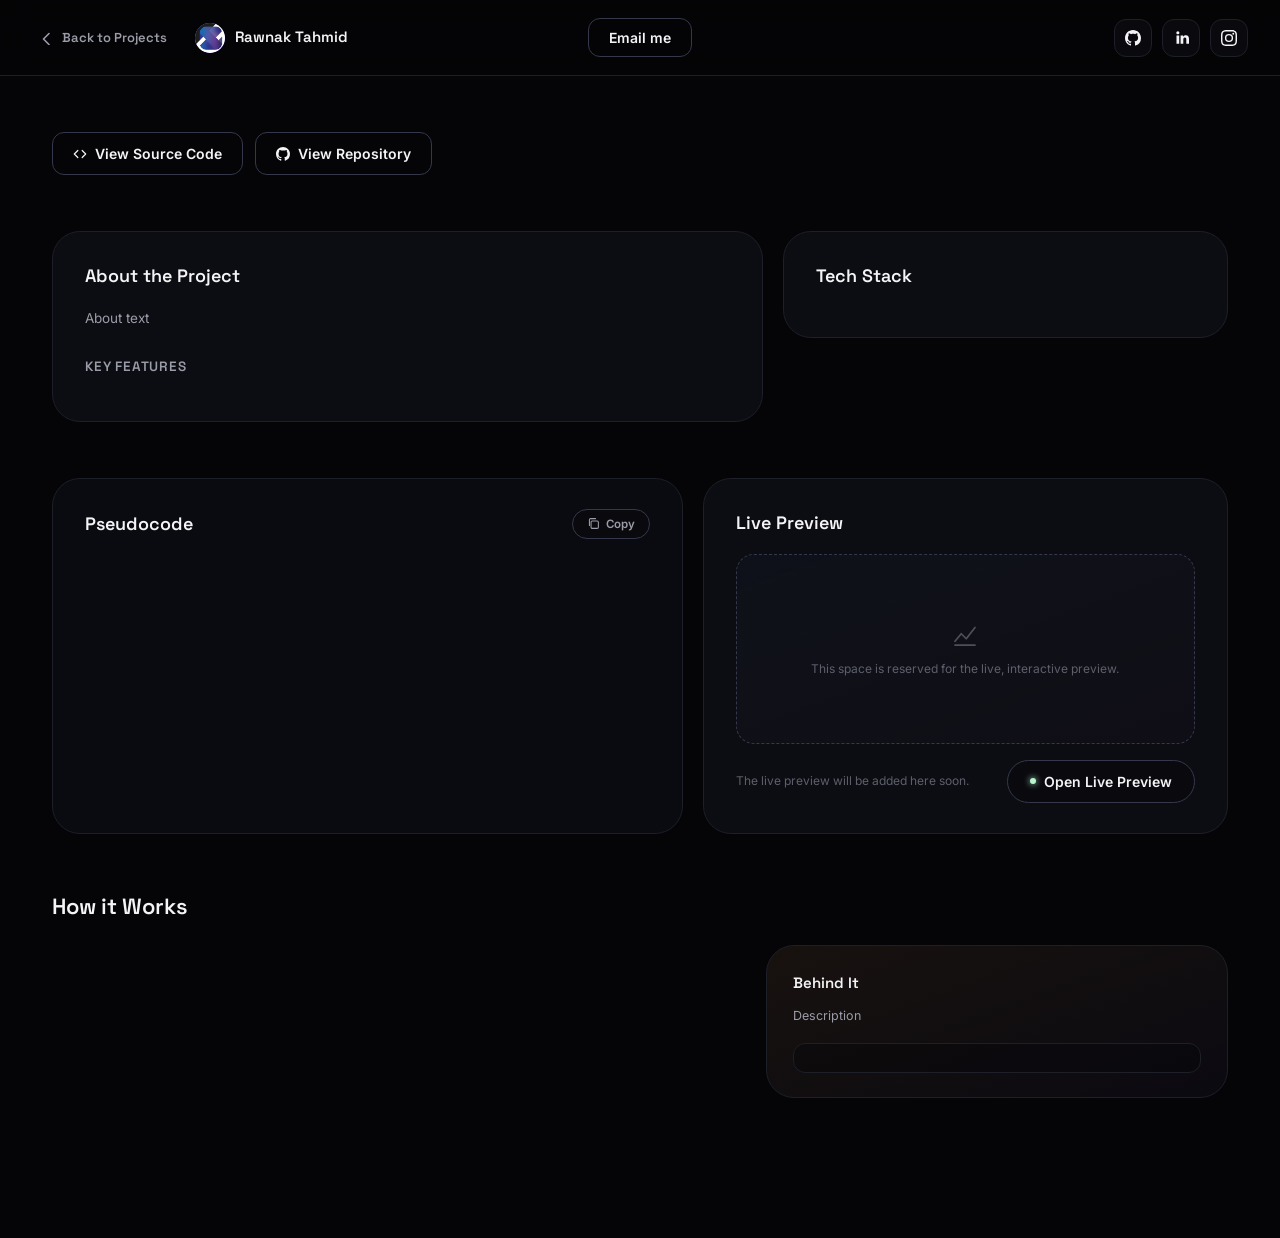
==== commit d9feefef: "Add files via upload" ====
--- a/project.html
+++ b/project.html
@@ -50,52 +50,17 @@
        "project not found" fallback. -->
   <div id="projectContent" class="project-content" hidden>
 
-    <!-- ---- Hero ---- -->
-    <section class="pd-hero fade-in">
-      <div class="card pd-hero__info">
-        <div class="pd-hero__head">
-          <span class="pd-hero__icon" id="pdIcon">&#10070;</span>
-          <h1 class="pd-hero__title" id="pdTitle">Project title</h1>
-        </div>
-        <p class="pd-hero__tagline" id="pdTagline">Tagline</p>
-
-        <div class="pd-badges" id="pdBadges"></div>
-      </div>
-
-      <div class="card pd-hero__preview">
-        <div class="pd-preview-head">
-          <span id="pdPreviewTitle">Project title</span>
-          <span class="pd-pill pd-pill--live">
-            <span class="pd-pill__dot"></span>
-            Live Preview
-          </span>
-        </div>
-        <div class="pd-preview-placeholder pd-preview-placeholder--mini">
-          <svg width="26" height="26" viewBox="0 0 24 24" fill="none"><path d="M4 17L9 11L13 15L20 6" stroke="currentColor" stroke-width="1.4" stroke-linecap="round" stroke-linejoin="round"/><path d="M4 20H20" stroke="currentColor" stroke-width="1.4" stroke-linecap="round"/></svg>
-          <span>Preview coming soon</span>
-        </div>
-      </div>
-    </section>
-
-    <!-- ---- Tabs ---- -->
-    <nav class="pd-tabs fade-in" aria-label="Project sections">
-      <a href="#overview" class="pd-tab is-active" data-tab>
-        <svg width="14" height="14" viewBox="0 0 16 16" fill="none"><rect x="2" y="2" width="5" height="5" rx="1" stroke="currentColor" stroke-width="1.3"/><rect x="9" y="2" width="5" height="5" rx="1" stroke="currentColor" stroke-width="1.3"/><rect x="2" y="9" width="5" height="5" rx="1" stroke="currentColor" stroke-width="1.3"/><rect x="9" y="9" width="5" height="5" rx="1" stroke="currentColor" stroke-width="1.3"/></svg>
-        Overview
+    <!-- ---- Source actions: view code in-page, or jump to the repo ---- -->
+    <div class="pd-source-actions" id="pdSourceActions">
+      <button class="btn btn--outline pd-source-btn" id="viewSourceBtn" type="button">
+        <svg width="14" height="14" viewBox="0 0 16 16" fill="none"><path d="M5.5 4L1.5 8L5.5 12" stroke="currentColor" stroke-width="1.4" stroke-linecap="round" stroke-linejoin="round"/><path d="M10.5 4L14.5 8L10.5 12" stroke="currentColor" stroke-width="1.4" stroke-linecap="round" stroke-linejoin="round"/></svg>
+        View Source Code
+      </button>
+      <a class="btn btn--outline pd-source-btn" id="viewRepoBtn" href="#" target="_blank" rel="noopener noreferrer">
+        <svg width="14" height="14" viewBox="0 0 16 16" fill="currentColor"><path d="M8 0C3.58 0 0 3.58 0 8c0 3.54 2.29 6.53 5.47 7.59.4.07.55-.17.55-.38 0-.19-.01-.82-.01-1.49-2.01.37-2.53-.49-2.69-.94-.09-.23-.48-.94-.82-1.13-.28-.15-.68-.52-.01-.53.63-.01 1.08.58 1.23.82.72 1.21 1.87.87 2.33.66.07-.52.28-.87.51-1.07-1.78-.2-3.64-.89-3.64-3.95 0-.87.31-1.59.82-2.15-.08-.2-.36-1.02.08-2.12 0 0 .67-.21 2.2.82.64-.18 1.32-.27 2-.27.68 0 1.36.09 2 .27 1.53-1.04 2.2-.82 2.2-.82.44 1.1.16 1.92.08 2.12.51.56.82 1.27.82 2.15 0 3.07-1.87 3.75-3.65 3.95.29.25.54.73.54 1.48 0 1.07-.01 1.93-.01 2.2 0 .21.15.46.55.38A8.01 8.01 0 0 0 16 8c0-4.42-3.58-8-8-8Z"/></svg>
+        View Repository
       </a>
-      <a href="#pseudocode" class="pd-tab" data-tab>
-        <svg width="14" height="14" viewBox="0 0 16 16" fill="none"><path d="M5 4L1.5 8L5 12M11 4L14.5 8L11 12" stroke="currentColor" stroke-width="1.3" stroke-linecap="round" stroke-linejoin="round"/></svg>
-        Pseudocode
-      </a>
-      <a href="#preview" class="pd-tab" data-tab>
-        <svg width="14" height="14" viewBox="0 0 16 16" fill="none"><path d="M1 8s2.5-5 7-5 7 5 7 5-2.5 5-7 5-7-5-7-5Z" stroke="currentColor" stroke-width="1.3"/><circle cx="8" cy="8" r="2" stroke="currentColor" stroke-width="1.3"/></svg>
-        Preview
-      </a>
-      <a href="#how-it-works" class="pd-tab" data-tab>
-        <svg width="14" height="14" viewBox="0 0 16 16" fill="none"><circle cx="8" cy="8" r="6.2" stroke="currentColor" stroke-width="1.3"/><path d="M8 5v3l2 1.5" stroke="currentColor" stroke-width="1.3" stroke-linecap="round" stroke-linejoin="round"/></svg>
-        How it Works
-      </a>
-    </nav>
+    </div>
 
     <!-- ---- Overview ---- -->
     <section class="pd-section" id="overview">
@@ -166,6 +131,51 @@
 
 </main>
 
+<!-- ============ SOURCE CODE MODAL ============
+     One reusable "codespace" viewer — not a separate page per project.
+     project.js fills the file list + code panel from project.sourceCode
+     in projects-data.js, whatever the project happens to be. ============ -->
+<div class="modal-overlay src-modal-overlay" id="sourceCodeModal" aria-hidden="true">
+  <div class="modal src-modal">
+    <button class="modal__close" aria-label="Close source code viewer">
+      <svg width="14" height="14" viewBox="0 0 14 14" fill="none"><path d="M1 1L13 13M13 1L1 13" stroke="currentColor" stroke-width="1.6" stroke-linecap="round"/></svg>
+    </button>
+
+    <div class="src-modal__head">
+      <div class="src-modal__dots">
+        <span class="src-modal__dot src-modal__dot--red"></span>
+        <span class="src-modal__dot src-modal__dot--yellow"></span>
+        <span class="src-modal__dot src-modal__dot--green"></span>
+      </div>
+      <h2 class="src-modal__title" id="srcModalTitle">Source Code</h2>
+      <a class="btn btn--pill src-modal__github-link" id="srcModalGithubBtn" href="#" target="_blank" rel="noopener noreferrer">
+        <svg width="13" height="13" viewBox="0 0 16 16" fill="currentColor"><path d="M8 0C3.58 0 0 3.58 0 8c0 3.54 2.29 6.53 5.47 7.59.4.07.55-.17.55-.38 0-.19-.01-.82-.01-1.49-2.01.37-2.53-.49-2.69-.94-.09-.23-.48-.94-.82-1.13-.28-.15-.68-.52-.01-.53.63-.01 1.08.58 1.23.82.72 1.21 1.87.87 2.33.66.07-.52.28-.87.51-1.07-1.78-.2-3.64-.89-3.64-3.95 0-.87.31-1.59.82-2.15-.08-.2-.36-1.02.08-2.12 0 0 .67-.21 2.2.82.64-.18 1.32-.27 2-.27.68 0 1.36.09 2 .27 1.53-1.04 2.2-.82 2.2-.82.44 1.1.16 1.92.08 2.12.51.56.82 1.27.82 2.15 0 3.07-1.87 3.75-3.65 3.95.29.25.54.73.54 1.48 0 1.07-.01 1.93-.01 2.2 0 .21.15.46.55.38A8.01 8.01 0 0 0 16 8c0-4.42-3.58-8-8-8Z"/></svg>
+        GitHub
+      </a>
+    </div>
+
+    <div class="src-modal__body">
+      <!-- File tree / picker — supports any number of files -->
+      <aside class="src-modal__sidebar">
+        <div class="src-modal__sidebar-label">Files</div>
+        <div class="src-modal__file-list" id="srcFileList"><!-- populated by project.js --></div>
+      </aside>
+
+      <!-- Active file viewer -->
+      <div class="src-modal__viewer">
+        <div class="src-modal__viewer-head">
+          <span class="src-modal__filename" id="srcActiveFileName">—</span>
+          <button class="pd-copy-btn" id="srcCopyBtn" type="button">
+            <svg width="13" height="13" viewBox="0 0 16 16" fill="none"><rect x="5" y="5" width="9" height="9" rx="1.5" stroke="currentColor" stroke-width="1.3"/><path d="M3 11V3.5A1.5 1.5 0 0 1 4.5 2H11" stroke="currentColor" stroke-width="1.3"/></svg>
+            <span>Copy</span>
+          </button>
+        </div>
+        <pre class="src-modal__code" id="srcCodeBlock"><code id="srcCodeContent"></code></pre>
+      </div>
+    </div>
+  </div>
+</div>
+
 <script src="projects-data.js"></script>
 <script src="script.js"></script>
 <script src="project.js"></script>
--- a/style.css
+++ b/style.css
@@ -163,14 +163,20 @@
   transform: translateY(-2px);
 }
 
-/* ---------- Navbar ---------- */
+/* ---------- Navbar ----------
+   Grid (not flex) on purpose: with flex + space-between, the middle
+   "Email me" button drifts toward whichever side group is narrower
+   (the left brand block is almost always wider than the socials
+   block), so it never sits on the page's true center line. A
+   1fr / auto / 1fr grid keeps the button in a dedicated center
+   column regardless of how wide the two side groups are. */
 .navbar {
   position: sticky;
   top: 0;
   z-index: 50;
-  display: flex;
-  align-items: center;
-  justify-content: space-between;
+  display: grid;
+  grid-template-columns: 1fr auto 1fr;
+  align-items: center;
   gap: 24px;
   padding: 18px 32px;
   background: rgba(5, 5, 7, 0.85);
@@ -182,6 +188,7 @@
   display: flex;
   align-items: center;
   gap: 18px;
+  justify-self: start;
 }
 
 .brand {
@@ -206,15 +213,16 @@
   font-size: 15px;
 }
 
-.navbar__email { 
-white-space: nowrap; 
-align-self: center;
+.navbar__email {
+  white-space: nowrap;
+  justify-self: center;
 }
 
 .navbar__socials {
   display: flex;
   align-items: center;
   gap: 10px;
+  justify-self: end;
 }
 
 /* ---------- Nav drawer---------- */
@@ -938,8 +946,17 @@
 @media (max-width: 980px) {
   body { font-size: 14.5px; }
 
-  .navbar { padding: 16px 22px; flex-wrap: wrap; row-gap: 12px; }
-  .navbar__email { order: 3; flex: 1 1 100%; }
+  .navbar {
+    grid-template-columns: 1fr 1fr;
+    grid-template-areas:
+      "left socials"
+      "email email";
+    row-gap: 12px;
+    padding: 16px 22px;
+  }
+  .navbar__left { grid-area: left; }
+  .navbar__socials { grid-area: socials; }
+  .navbar__email { grid-area: email; justify-self: stretch; width: 100%; }
 
   .hero { grid-template-columns: 1fr; }
   .profile-card { align-items: center; text-align: center; }
--- a/project.css
+++ b/project.css
@@ -62,120 +62,6 @@
   color: var(--text-dim);
   font-size: 14px;
   margin-bottom: 10px;
-}
-
-/* ---------- Hero ---------- */
-.pd-hero {
-  display: grid;
-  grid-template-columns: 1.5fr 1fr;
-  gap: 22px;
-  align-items: stretch;
-}
-
-.pd-hero__info {
-  padding: 38px 40px;
-  display: flex;
-  flex-direction: column;
-}
-
-.pd-hero__head {
-  display: flex;
-  align-items: center;
-  gap: 14px;
-  margin-bottom: 14px;
-}
-.pd-hero__icon {
-  font-size: 16px;
-  color: var(--accent-purple);
-  flex-shrink: 0;
-}
-.pd-hero__title {
-  font-family: var(--font-display);
-  font-size: 30px;
-  font-weight: 700;
-  letter-spacing: -0.01em;
-}
-
-.pd-hero__tagline {
-  color: var(--text-dim);
-  font-size: 14.5px;
-  line-height: 1.65;
-  max-width: 56ch;
-  margin-bottom: 28px;
-}
-
-.pd-badges {
-  display: flex;
-  flex-wrap: wrap;
-  gap: 10px;
-  margin-top: auto;
-}
-
-.pd-badge {
-  display: inline-flex;
-  align-items: center;
-  gap: 8px;
-  padding: 9px 16px;
-  border-radius: var(--radius-pill);
-  background: var(--bg-soft);
-  border: 1px solid var(--card-border-hover);
-  font-size: 12.5px;
-  color: var(--text-dim);
-}
-.pd-badge svg { flex-shrink: 0; color: var(--accent-blue); }
-.pd-badge strong { color: var(--text); font-weight: 600; }
-
-.pd-badge--link {
-  color: var(--text);
-  font-weight: 600;
-  transition: border-color .25s var(--ease), color .25s var(--ease), box-shadow .25s var(--ease), transform .25s var(--ease);
-}
-.pd-badge--link:hover {
-  border-color: var(--accent-blue);
-  color: var(--accent-blue);
-  box-shadow: 0 0 16px rgba(110, 156, 255, 0.22);
-  transform: translateY(-1px);
-}
-
-/* Hero mini preview card */
-.pd-hero__preview {
-  padding: 22px 24px;
-  display: flex;
-  flex-direction: column;
-  gap: 14px;
-}
-
-.pd-preview-head {
-  display: flex;
-  align-items: center;
-  justify-content: space-between;
-  gap: 10px;
-  font-family: var(--font-display);
-  font-weight: 600;
-  font-size: 14px;
-}
-
-.pd-pill {
-  display: inline-flex;
-  align-items: center;
-  gap: 6px;
-  padding: 5px 12px;
-  border-radius: var(--radius-pill);
-  background: var(--bg-soft);
-  border: 1px solid var(--card-border-hover);
-  font-size: 10.5px;
-  font-weight: 600;
-  letter-spacing: 0.02em;
-  color: var(--text-dim);
-  white-space: nowrap;
-}
-.pd-pill--live .pd-pill__dot {
-  width: 6px;
-  height: 6px;
-  border-radius: 50%;
-  background: var(--accent-orange);
-  box-shadow: 0 0 6px var(--accent-orange);
-  animation: livePreviewPulse 1.6s ease-in-out infinite;
 }
 
 /* ---------- Blank preview placeholder ----------
@@ -202,10 +88,11 @@
 .pd-preview-placeholder svg { color: var(--text-faint); opacity: .8; }
 .pd-preview-placeholder--mini { min-height: 150px; }
 
-/* ---------- Tabs ---------- */
+/* ---------- Tabs Navbar by RTM---------- */
 .pd-tabs {
   position: sticky;
-  top: 74px;
+  margin: 10px auto 0;  
+  top: calc(var(--navbar-h) + 20px);
   z-index: 20;
   display: flex;
   flex-wrap: wrap;
@@ -217,7 +104,6 @@
   backdrop-filter: blur(14px);
   width: fit-content;
 }
-
 .pd-tab {
   display: inline-flex;
   align-items: center;
@@ -534,6 +420,178 @@
   word-break: break-word;
 }
 
+/* ---------- Source actions (View Source Code / View Repository) ---------- */
+.pd-source-actions {
+  display: flex;
+  flex-wrap: wrap;
+  gap: 12px;
+}
+.pd-source-btn svg { flex-shrink: 0; }
+
+/* ---------- Source code modal ("codespace" viewer) ----------
+   One shared template for every project — the file list and code
+   panel are populated dynamically by project.js from whatever
+   project.sourceCode.files happens to contain, so a project with one
+   file and a project with twenty both use this exact same markup. */
+.src-modal-overlay .modal {
+  max-width: 1040px;
+  width: 100%;
+  padding: 0;
+  overflow: hidden;
+  max-height: 82vh;
+  display: flex;
+  flex-direction: column;
+}
+
+.src-modal-overlay .modal__close {
+  top: 14px;
+  right: 14px;
+  left: auto;
+}
+
+.src-modal__head {
+  display: flex;
+  align-items: center;
+  gap: 14px;
+  padding: 16px 54px 16px 20px;
+  border-bottom: 1px solid var(--card-border);
+  background: #0a0b10;
+  flex-shrink: 0;
+}
+.src-modal__dots {
+  display: flex;
+  gap: 6px;
+  flex-shrink: 0;
+}
+.src-modal__dot {
+  width: 10px;
+  height: 10px;
+  border-radius: 50%;
+  display: inline-block;
+}
+.src-modal__dot--red { background: #ff5f57; }
+.src-modal__dot--yellow { background: #febc2e; }
+.src-modal__dot--green { background: #28c840; }
+
+.src-modal__title {
+  font-family: var(--font-display);
+  font-size: 14px;
+  font-weight: 600;
+  color: var(--text-dim);
+  flex: 1;
+  min-width: 0;
+  overflow: hidden;
+  text-overflow: ellipsis;
+  white-space: nowrap;
+}
+
+.src-modal__github-link {
+  display: inline-flex;
+  align-items: center;
+  gap: 6px;
+  padding: 7px 14px;
+  font-size: 12px;
+  flex-shrink: 0;
+}
+
+.src-modal__body {
+  display: grid;
+  grid-template-columns: 220px 1fr;
+  min-height: 0;
+  flex: 1;
+}
+
+.src-modal__sidebar {
+  border-right: 1px solid var(--card-border);
+  background: #08090d;
+  overflow-y: auto;
+  padding: 14px 10px;
+}
+.src-modal__sidebar-label {
+  font-family: var(--font-display);
+  font-size: 11px;
+  font-weight: 600;
+  letter-spacing: .06em;
+  text-transform: uppercase;
+  color: var(--text-faint);
+  padding: 0 8px 10px;
+}
+.src-modal__file-list {
+  display: flex;
+  flex-direction: column;
+  gap: 2px;
+}
+
+.src-file-btn {
+  display: flex;
+  align-items: center;
+  gap: 9px;
+  width: 100%;
+  padding: 8px 8px;
+  border-radius: var(--radius-sm);
+  color: var(--text-dim);
+  font-size: 12.5px;
+  text-align: left;
+  transition: background-color .2s var(--ease), color .2s var(--ease);
+}
+.src-file-btn:hover { background: var(--bg-soft); color: var(--text); }
+.src-file-btn.is-active {
+  background: var(--bg-soft);
+  color: var(--accent-blue);
+  box-shadow: inset 0 0 0 1px rgba(110, 156, 255, 0.25);
+}
+.src-file-btn__ext {
+  flex-shrink: 0;
+  width: 28px;
+  height: 20px;
+  display: inline-flex;
+  align-items: center;
+  justify-content: center;
+  border-radius: 5px;
+  background: rgba(110, 156, 255, 0.12);
+  color: var(--accent-blue);
+  font-family: var(--font-display);
+  font-size: 9px;
+  font-weight: 700;
+}
+.src-file-btn__name {
+  overflow: hidden;
+  text-overflow: ellipsis;
+  white-space: nowrap;
+}
+
+.src-modal__viewer {
+  display: flex;
+  flex-direction: column;
+  min-width: 0;
+  background: #0a0b10;
+}
+.src-modal__viewer-head {
+  display: flex;
+  align-items: center;
+  justify-content: space-between;
+  gap: 12px;
+  padding: 12px 18px;
+  border-bottom: 1px solid var(--card-border);
+  flex-shrink: 0;
+}
+.src-modal__filename {
+  font-family: 'JetBrains Mono', 'Menlo', monospace;
+  font-size: 12.5px;
+  color: var(--text);
+}
+.src-modal__code {
+  flex: 1;
+  margin: 0;
+  padding: 20px;
+  overflow: auto;
+  font-family: 'JetBrains Mono', 'Menlo', monospace;
+  font-size: 12.5px;
+  line-height: 1.8;
+  color: var(--text-dim);
+  white-space: pre;
+}
+
 /* ---------- Responsive ---------- */
 @media (max-width: 1180px) {
   .project-main { padding: 48px 24px 110px; gap: 44px; }
@@ -546,6 +604,9 @@
   .pd-code-grid { grid-template-columns: 1fr; }
   .pd-hiw-grid { grid-template-columns: 1fr; }
   .pd-tabs { position: static; width: 100%; overflow-x: auto; flex-wrap: nowrap; }
+
+  .src-modal-overlay .modal { max-height: 88vh; }
+  .src-modal__body { grid-template-columns: 170px 1fr; }
 }
 
 @media (max-width: 700px) {
@@ -563,4 +624,20 @@
 
   .pd-preview-actions { flex-direction: column; align-items: stretch; }
   .pd-live-btn { justify-content: center; }
-}
+
+  .pd-source-actions { flex-direction: column; }
+  .pd-source-btn { justify-content: center; width: 100%; }
+
+  .src-modal-overlay { padding: 12px; }
+  .src-modal-overlay .modal { max-height: 92vh; }
+  .src-modal__head { padding: 14px 46px 14px 16px; flex-wrap: wrap; }
+  .src-modal__github-link { order: 3; }
+  .src-modal__body { grid-template-columns: 1fr; grid-template-rows: auto 1fr; }
+  .src-modal__sidebar {
+    border-right: none;
+    border-bottom: 1px solid var(--card-border);
+    max-height: 130px;
+  }
+  .src-modal__file-list { flex-direction: row; flex-wrap: wrap; }
+  .src-file-btn { width: auto; }
+}
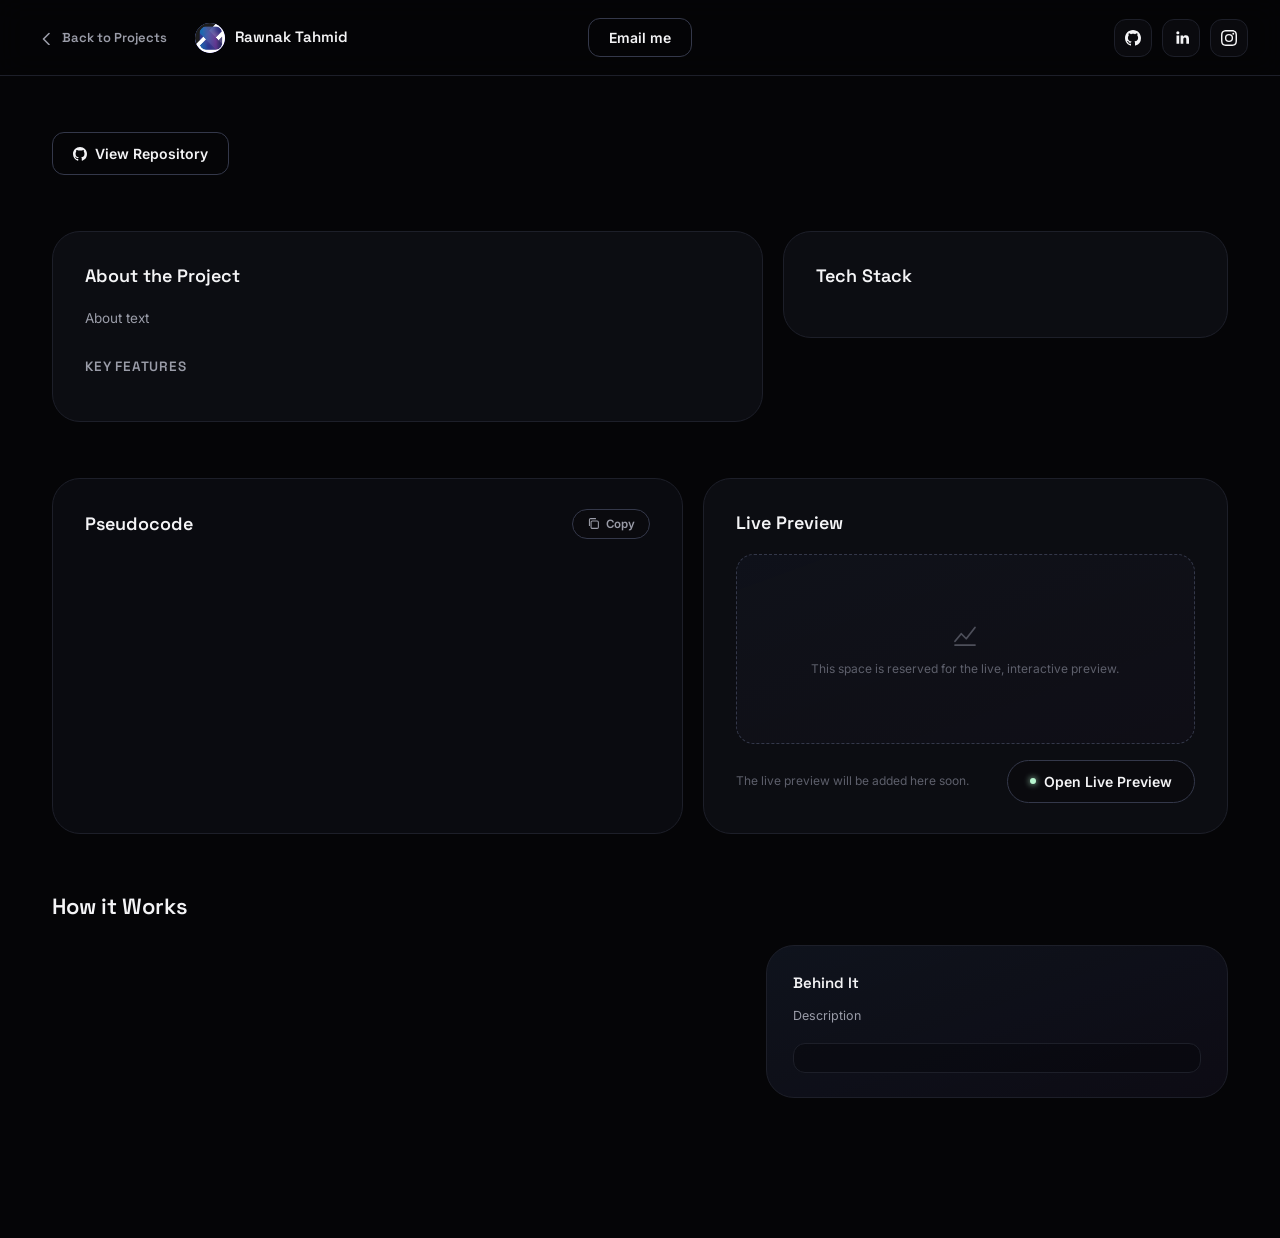
==== commit 71dbde3f: "Add files via upload" ====
--- a/project.html
+++ b/project.html
@@ -52,10 +52,6 @@
 
     <!-- ---- Source actions: view code in-page, or jump to the repo ---- -->
     <div class="pd-source-actions" id="pdSourceActions">
-      <button class="btn btn--outline pd-source-btn" id="viewSourceBtn" type="button">
-        <svg width="14" height="14" viewBox="0 0 16 16" fill="none"><path d="M5.5 4L1.5 8L5.5 12" stroke="currentColor" stroke-width="1.4" stroke-linecap="round" stroke-linejoin="round"/><path d="M10.5 4L14.5 8L10.5 12" stroke="currentColor" stroke-width="1.4" stroke-linecap="round" stroke-linejoin="round"/></svg>
-        View Source Code
-      </button>
       <a class="btn btn--outline pd-source-btn" id="viewRepoBtn" href="#" target="_blank" rel="noopener noreferrer">
         <svg width="14" height="14" viewBox="0 0 16 16" fill="currentColor"><path d="M8 0C3.58 0 0 3.58 0 8c0 3.54 2.29 6.53 5.47 7.59.4.07.55-.17.55-.38 0-.19-.01-.82-.01-1.49-2.01.37-2.53-.49-2.69-.94-.09-.23-.48-.94-.82-1.13-.28-.15-.68-.52-.01-.53.63-.01 1.08.58 1.23.82.72 1.21 1.87.87 2.33.66.07-.52.28-.87.51-1.07-1.78-.2-3.64-.89-3.64-3.95 0-.87.31-1.59.82-2.15-.08-.2-.36-1.02.08-2.12 0 0 .67-.21 2.2.82.64-.18 1.32-.27 2-.27.68 0 1.36.09 2 .27 1.53-1.04 2.2-.82 2.2-.82.44 1.1.16 1.92.08 2.12.51.56.82 1.27.82 2.15 0 3.07-1.87 3.75-3.65 3.95.29.25.54.73.54 1.48 0 1.07-.01 1.93-.01 2.2 0 .21.15.46.55.38A8.01 8.01 0 0 0 16 8c0-4.42-3.58-8-8-8Z"/></svg>
         View Repository
@@ -142,11 +138,6 @@
     </button>
 
     <div class="src-modal__head">
-      <div class="src-modal__dots">
-        <span class="src-modal__dot src-modal__dot--red"></span>
-        <span class="src-modal__dot src-modal__dot--yellow"></span>
-        <span class="src-modal__dot src-modal__dot--green"></span>
-      </div>
       <h2 class="src-modal__title" id="srcModalTitle">Source Code</h2>
       <a class="btn btn--pill src-modal__github-link" id="srcModalGithubBtn" href="#" target="_blank" rel="noopener noreferrer">
         <svg width="13" height="13" viewBox="0 0 16 16" fill="currentColor"><path d="M8 0C3.58 0 0 3.58 0 8c0 3.54 2.29 6.53 5.47 7.59.4.07.55-.17.55-.38 0-.19-.01-.82-.01-1.49-2.01.37-2.53-.49-2.69-.94-.09-.23-.48-.94-.82-1.13-.28-.15-.68-.52-.01-.53.63-.01 1.08.58 1.23.82.72 1.21 1.87.87 2.33.66.07-.52.28-.87.51-1.07-1.78-.2-3.64-.89-3.64-3.95 0-.87.31-1.59.82-2.15-.08-.2-.36-1.02.08-2.12 0 0 .67-.21 2.2.82.64-.18 1.32-.27 2-.27.68 0 1.36.09 2 .27 1.53-1.04 2.2-.82 2.2-.82.44 1.1.16 1.92.08 2.12.51.56.82 1.27.82 2.15 0 3.07-1.87 3.75-3.65 3.95.29.25.54.73.54 1.48 0 1.07-.01 1.93-.01 2.2 0 .21.15.46.55.38A8.01 8.01 0 0 0 16 8c0-4.42-3.58-8-8-8Z"/></svg>
--- a/project.css
+++ b/project.css
@@ -386,7 +386,7 @@
   padding: 26px 26px 24px;
   border-radius: var(--radius-lg);
   border: 1px solid var(--card-border);
-  background: linear-gradient(160deg, rgba(240, 168, 104, 0.08), rgba(155, 123, 255, 0.04));
+  background: linear-gradient(160deg, rgba(110, 156, 255, 0.09), rgba(155, 123, 255, 0.05));
   height: 100%;
 }
 .pd-behind__head {
@@ -458,21 +458,6 @@
   background: #0a0b10;
   flex-shrink: 0;
 }
-.src-modal__dots {
-  display: flex;
-  gap: 6px;
-  flex-shrink: 0;
-}
-.src-modal__dot {
-  width: 10px;
-  height: 10px;
-  border-radius: 50%;
-  display: inline-block;
-}
-.src-modal__dot--red { background: #ff5f57; }
-.src-modal__dot--yellow { background: #febc2e; }
-.src-modal__dot--green { background: #28c840; }
-
 .src-modal__title {
   font-family: var(--font-display);
   font-size: 14px;
@@ -505,6 +490,7 @@
   border-right: 1px solid var(--card-border);
   background: #08090d;
   overflow-y: auto;
+  min-height: 0;
   padding: 14px 10px;
 }
 .src-modal__sidebar-label {
@@ -564,6 +550,7 @@
   display: flex;
   flex-direction: column;
   min-width: 0;
+  min-height: 0;
   background: #0a0b10;
 }
 .src-modal__viewer-head {
@@ -590,6 +577,32 @@
   line-height: 1.8;
   color: var(--text-dim);
   white-space: pre;
+}
+
+/* ---------- Custom scrollbars (source modal) ---------- */
+.src-modal__code,
+.src-modal__sidebar {
+  scrollbar-width: thin;
+  scrollbar-color: var(--card-border-hover) transparent;
+}
+.src-modal__code::-webkit-scrollbar,
+.src-modal__sidebar::-webkit-scrollbar {
+  width: 9px;
+  height: 9px;
+}
+.src-modal__code::-webkit-scrollbar-track,
+.src-modal__sidebar::-webkit-scrollbar-track {
+  background: transparent;
+}
+.src-modal__code::-webkit-scrollbar-thumb,
+.src-modal__sidebar::-webkit-scrollbar-thumb {
+  background-color: var(--card-border-hover);
+  border-radius: 999px;
+  border: 2px solid #0a0b10;
+}
+.src-modal__code::-webkit-scrollbar-thumb:hover,
+.src-modal__sidebar::-webkit-scrollbar-thumb:hover {
+  background-color: var(--accent-blue);
 }
 
 /* ---------- Responsive ---------- */
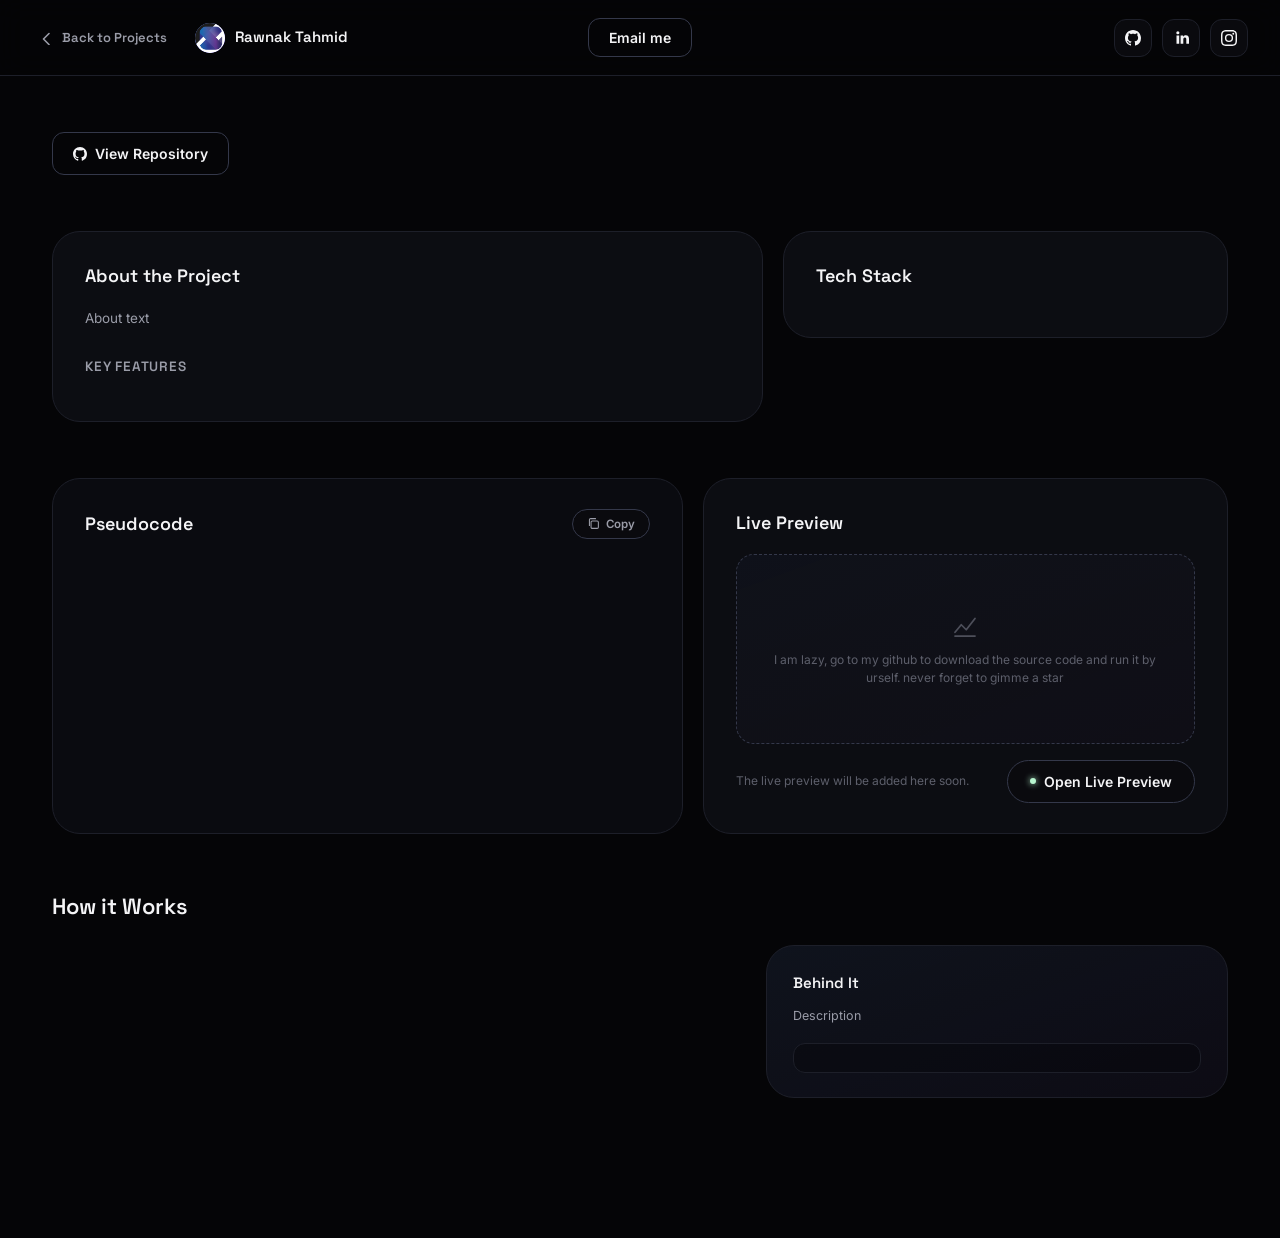
==== commit c6a3a392: "Update project.html" ====
--- a/project.html
+++ b/project.html
@@ -94,7 +94,7 @@
           <h2 class="pd-panel__title" id="pdPreviewTitle2">Live Preview</h2>
           <div class="pd-preview-placeholder" id="pdPreviewBox">
             <svg width="30" height="30" viewBox="0 0 24 24" fill="none"><path d="M4 17L9 11L13 15L20 6" stroke="currentColor" stroke-width="1.4" stroke-linecap="round" stroke-linejoin="round"/><path d="M4 20H20" stroke="currentColor" stroke-width="1.4" stroke-linecap="round"/></svg>
-            <span>This space is reserved for the live, interactive preview.</span>
+            <span>I am lazy, go to my github to download the source code and run it by urself. never forget to gimme a star</span>
           </div>
           <div class="pd-preview-actions">
             <p class="pd-preview-note" id="pdPreviewNote">The live preview will be added here soon.</p>
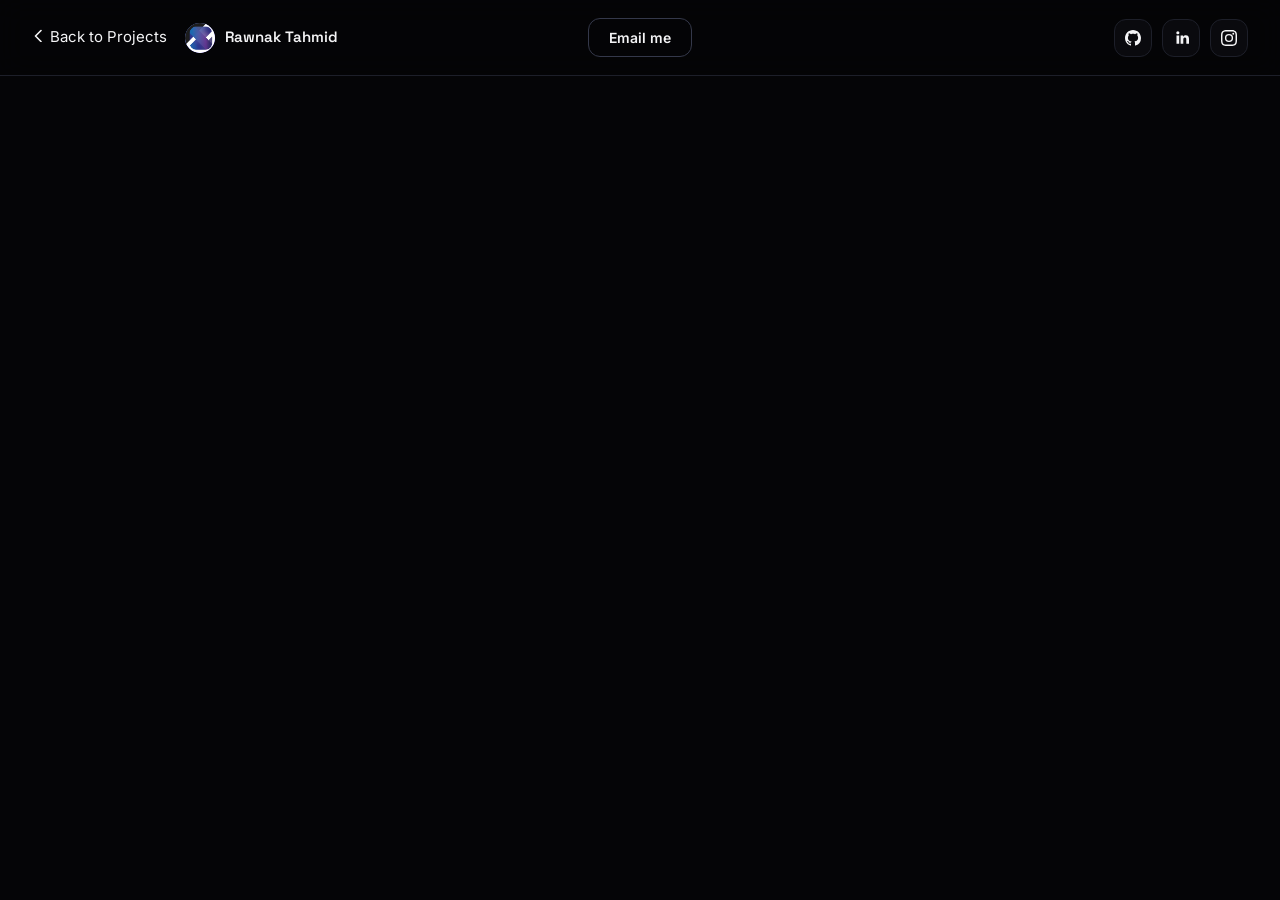
==== commit 7a05ca33: "Add files via upload" ====
--- a/project.html
+++ b/project.html
@@ -94,7 +94,7 @@
           <h2 class="pd-panel__title" id="pdPreviewTitle2">Live Preview</h2>
           <div class="pd-preview-placeholder" id="pdPreviewBox">
             <svg width="30" height="30" viewBox="0 0 24 24" fill="none"><path d="M4 17L9 11L13 15L20 6" stroke="currentColor" stroke-width="1.4" stroke-linecap="round" stroke-linejoin="round"/><path d="M4 20H20" stroke="currentColor" stroke-width="1.4" stroke-linecap="round"/></svg>
-            <span>I am lazy, go to my github to download the source code and run it by urself. never forget to gimme a star</span>
+            <span>This space is reserved for the live, interactive preview.</span>
           </div>
           <div class="pd-preview-actions">
             <p class="pd-preview-note" id="pdPreviewNote">The live preview will be added here soon.</p>
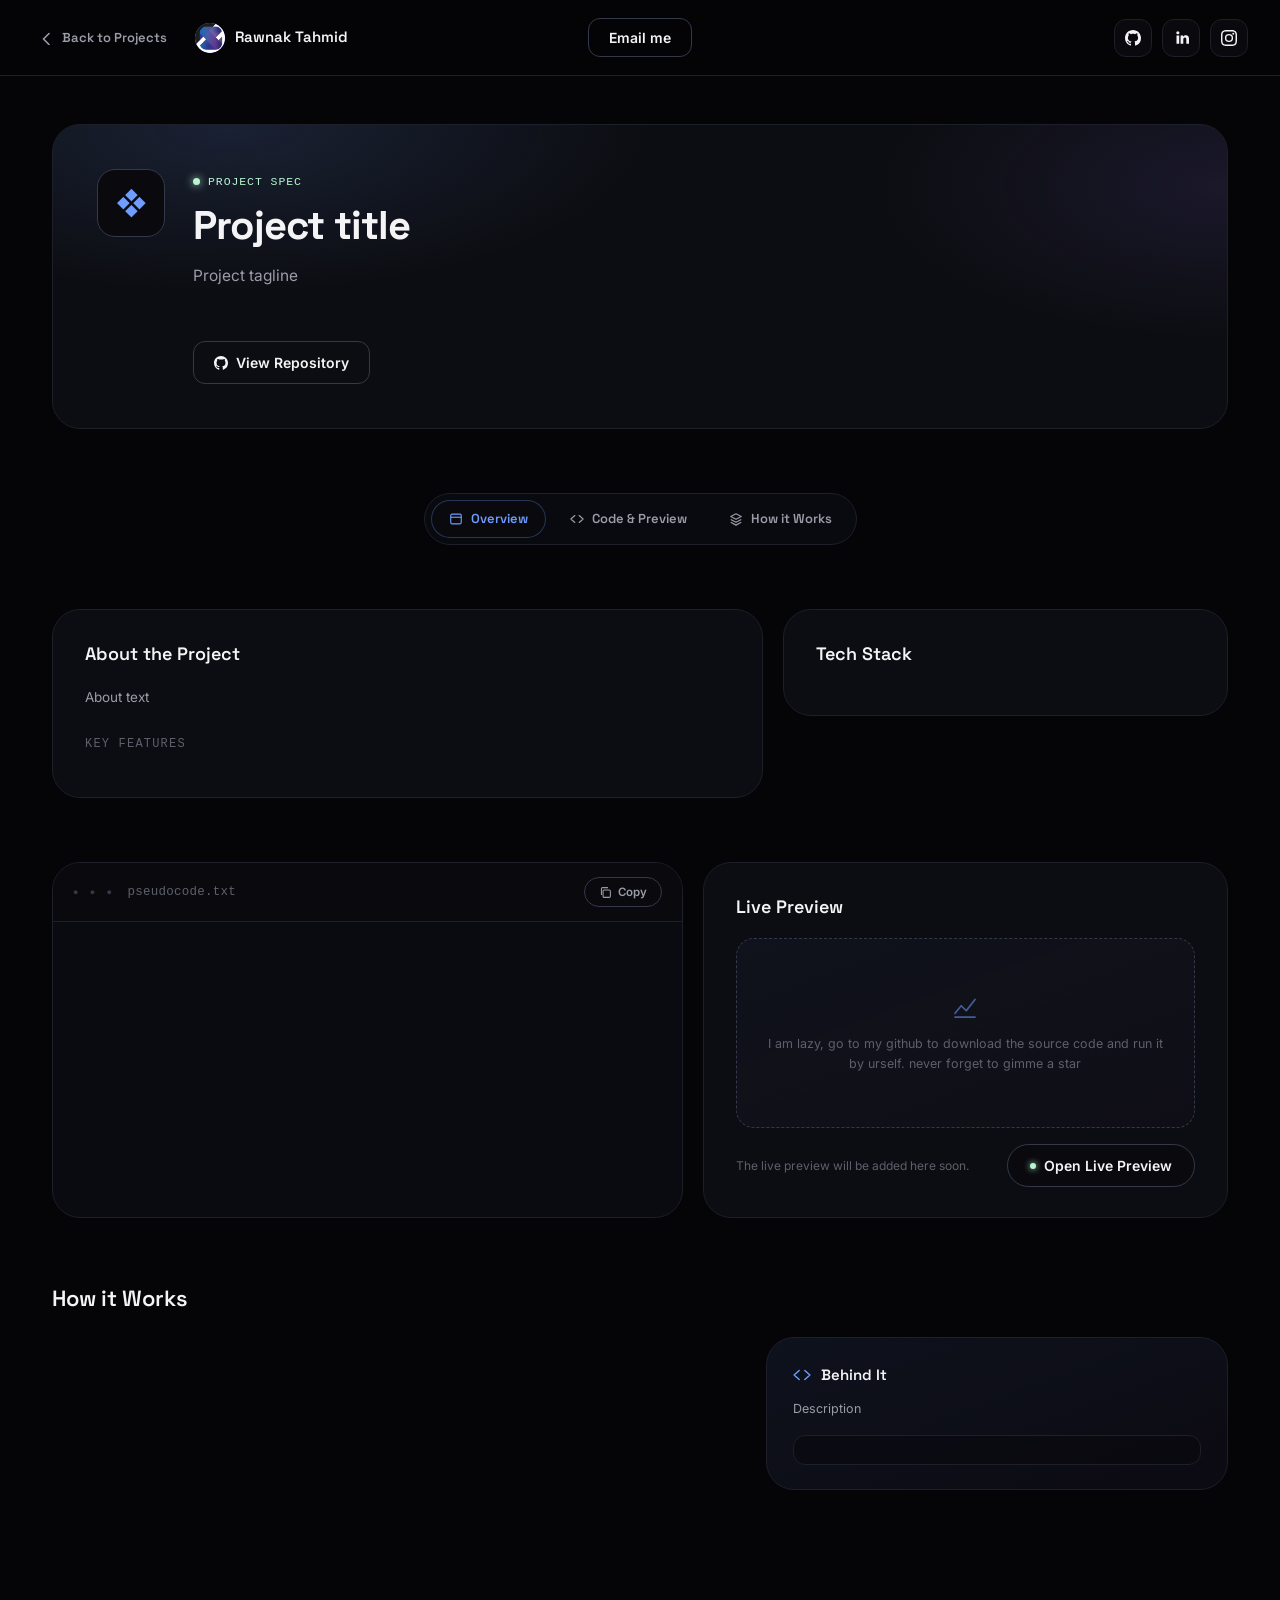
==== commit a39ac6be: "Add files via upload" ====
--- a/project.html
+++ b/project.html
@@ -46,20 +46,46 @@
 <!-- ============ MAIN ============ -->
 <main class="project-main" id="projectMain">
 
-  <!-- Populated entirely by project.js. See #projectEmptyState for the
-       "project not found" fallback. -->
+  <!-- Populated entirely by project.js -->
   <div id="projectContent" class="project-content" hidden>
 
-    <!-- ---- Source actions: view code in-page, or jump to the repo ---- -->
-    <div class="pd-source-actions" id="pdSourceActions">
-      <a class="btn btn--outline pd-source-btn" id="viewRepoBtn" href="#" target="_blank" rel="noopener noreferrer">
-        <svg width="14" height="14" viewBox="0 0 16 16" fill="currentColor"><path d="M8 0C3.58 0 0 3.58 0 8c0 3.54 2.29 6.53 5.47 7.59.4.07.55-.17.55-.38 0-.19-.01-.82-.01-1.49-2.01.37-2.53-.49-2.69-.94-.09-.23-.48-.94-.82-1.13-.28-.15-.68-.52-.01-.53.63-.01 1.08.58 1.23.82.72 1.21 1.87.87 2.33.66.07-.52.28-.87.51-1.07-1.78-.2-3.64-.89-3.64-3.95 0-.87.31-1.59.82-2.15-.08-.2-.36-1.02.08-2.12 0 0 .67-.21 2.2.82.64-.18 1.32-.27 2-.27.68 0 1.36.09 2 .27 1.53-1.04 2.2-.82 2.2-.82.44 1.1.16 1.92.08 2.12.51.56.82 1.27.82 2.15 0 3.07-1.87 3.75-3.65 3.95.29.25.54.73.54 1.48 0 1.07-.01 1.93-.01 2.2 0 .21.15.46.55.38A8.01 8.01 0 0 0 16 8c0-4.42-3.58-8-8-8Z"/></svg>
-        View Repository
-      </a>
-    </div>
+    <!-- ---- Hero ---- -->
+    <section class="pd-hero fade-in">
+      <div class="pd-hero__icon" id="pdIcon">&#10070;</div>
+      <div class="pd-hero__body">
+        <span class="pd-hero__eyebrow" id="pdPreviewTitle">Project Spec</span>
+        <h1 class="pd-hero__title" id="pdTitle">Project title</h1>
+        <p class="pd-hero__tagline" id="pdTagline">Project tagline</p>
+
+        <div class="pd-badges" id="pdBadges"><!-- populated by project.js --></div>
+
+        <div class="pd-hero__actions" id="pdSourceActions">
+          <a class="btn btn--outline pd-source-btn" id="viewRepoBtn" href="#" target="_blank" rel="noopener noreferrer" hidden>
+            <svg width="14" height="14" viewBox="0 0 16 16" fill="currentColor"><path d="M8 0C3.58 0 0 3.58 0 8c0 3.54 2.29 6.53 5.47 7.59.4.07.55-.17.55-.38 0-.19-.01-.82-.01-1.49-2.01.37-2.53-.49-2.69-.94-.09-.23-.48-.94-.82-1.13-.28-.15-.68-.52-.01-.53.63-.01 1.08.58 1.23.82.72 1.21 1.87.87 2.33.66.07-.52.28-.87.51-1.07-1.78-.2-3.64-.89-3.64-3.95 0-.87.31-1.59.82-2.15-.08-.2-.36-1.02.08-2.12 0 0 .67-.21 2.2.82.64-.18 1.32-.27 2-.27.68 0 1.36.09 2 .27 1.53-1.04 2.2-.82 2.2-.82.44 1.1.16 1.92.08 2.12.51.56.82 1.27.82 2.15 0 3.07-1.87 3.75-3.65 3.95.29.25.54.73.54 1.48 0 1.07-.01 1.93-.01 2.2 0 .21.15.46.55.38A8.01 8.01 0 0 0 16 8c0-4.42-3.58-8-8-8Z"/></svg>
+            View Repository
+          </a>
+        </div>
+      </div>
+    </section>
+
+    <!-- ---- Tabs ---- -->
+    <nav class="pd-tabs fade-in" aria-label="Project sections">
+      <a class="pd-tab is-active" data-tab href="#overview">
+        <svg width="14" height="14" viewBox="0 0 16 16" fill="none"><rect x="2" y="2.5" width="12" height="11" rx="1.4" stroke="currentColor" stroke-width="1.3"/><path d="M2 6H14" stroke="currentColor" stroke-width="1.3"/></svg>
+        Overview
+      </a>
+      <a class="pd-tab" data-tab href="#pseudocode-preview">
+        <svg width="14" height="14" viewBox="0 0 16 16" fill="none"><path d="M5.5 4L1 8l4.5 4M10.5 4L15 8l-4.5 4" stroke="currentColor" stroke-width="1.3" stroke-linecap="round" stroke-linejoin="round"/></svg>
+        Code &amp; Preview
+      </a>
+      <a class="pd-tab" data-tab href="#how-it-works">
+        <svg width="14" height="14" viewBox="0 0 16 16" fill="none"><path d="M8 2L14 5.2L8 8.4L2 5.2L8 2Z" stroke="currentColor" stroke-width="1.3" stroke-linejoin="round"/><path d="M2 8.5L8 11.7L14 8.5" stroke="currentColor" stroke-width="1.3" stroke-linejoin="round"/><path d="M2 11.8L8 15L14 11.8" stroke="currentColor" stroke-width="1.3" stroke-linejoin="round"/></svg>
+        How it Works
+      </a>
+    </nav>
 
     <!-- ---- Overview ---- -->
-    <section class="pd-section" id="overview">
+    <section class="pd-section fade-in" id="overview">
       <div class="pd-overview-grid">
         <div class="card pd-panel">
           <h2 class="pd-panel__title">About the Project</h2>
@@ -77,11 +103,11 @@
     </section>
 
     <!-- ---- Pseudocode + Live Preview ---- -->
-    <section class="pd-section" id="pseudocode-preview">
+    <section class="pd-section fade-in" id="pseudocode-preview">
       <div class="pd-code-grid">
         <div class="card pd-panel pd-panel--code" id="pseudocode">
           <div class="pd-panel__head">
-            <h2 class="pd-panel__title">Pseudocode</h2>
+            <h2 class="pd-panel__title">pseudocode.txt</h2>
             <button class="pd-copy-btn" id="pdCopyBtn" type="button">
               <svg width="13" height="13" viewBox="0 0 16 16" fill="none"><rect x="5" y="5" width="9" height="9" rx="1.5" stroke="currentColor" stroke-width="1.3"/><path d="M3 11V3.5A1.5 1.5 0 0 1 4.5 2H11" stroke="currentColor" stroke-width="1.3"/></svg>
               <span>Copy</span>
@@ -94,7 +120,7 @@
           <h2 class="pd-panel__title" id="pdPreviewTitle2">Live Preview</h2>
           <div class="pd-preview-placeholder" id="pdPreviewBox">
             <svg width="30" height="30" viewBox="0 0 24 24" fill="none"><path d="M4 17L9 11L13 15L20 6" stroke="currentColor" stroke-width="1.4" stroke-linecap="round" stroke-linejoin="round"/><path d="M4 20H20" stroke="currentColor" stroke-width="1.4" stroke-linecap="round"/></svg>
-            <span>This space is reserved for the live, interactive preview.</span>
+            <span>I am lazy, go to my github to download the source code and run it by urself. never forget to gimme a star</span>
           </div>
           <div class="pd-preview-actions">
             <p class="pd-preview-note" id="pdPreviewNote">The live preview will be added here soon.</p>
@@ -108,13 +134,14 @@
     </section>
 
     <!-- ---- How it Works ---- -->
-    <section class="pd-section" id="how-it-works">
+    <section class="pd-section fade-in" id="how-it-works">
       <h2 class="section-label">How it Works</h2>
       <div class="pd-hiw-grid">
         <ol class="pd-hiw-steps" id="pdHowItWorks"></ol>
 
         <div class="pd-behind">
           <div class="pd-behind__head">
+            <svg class="pd-behind__icon" width="18" height="18" viewBox="0 0 16 16" fill="none"><path d="M5.5 4L1 8l4.5 4M10.5 4L15 8l-4.5 4" stroke="currentColor" stroke-width="1.3" stroke-linecap="round" stroke-linejoin="round"/></svg>
             <h3 id="pdBehindTitle">Behind It</h3>
           </div>
           <p class="pd-behind__desc" id="pdBehindDesc">Description</p>
--- a/project.css
+++ b/project.css
@@ -0,0 +1,842 @@
+/* ===================================================================
+   Rawnak Tahmid — Portfolio
+   project.css — Project Detail Landing Page (v2 — terminal/spec redesign)
+
+   Loaded after style.css, so it inherits all CSS custom properties
+   (--bg, --card, --accent-*, --radius-*, --font-*, --ease, ...) and
+   base component styles (.card, .btn, .icon-btn, .navbar, .fade-in).
+=================================================================== */
+
+:root {
+  --mono: 'JetBrains Mono', 'Menlo', monospace;
+  --pd-navbar-h: 76px;
+}
+
+/* ---------- Back link (replaces hamburger on this page) ---------- */
+.back-link {
+  display: inline-flex;
+  align-items: center;
+  gap: 8px;
+  font-family: var(--font-display);
+  font-size: 13px;
+  font-weight: 600;
+  color: var(--text-dim);
+  padding: 8px 10px 8px 8px;
+  border-radius: var(--radius-sm);
+  transition: color .25s var(--ease), background-color .25s var(--ease), transform .25s var(--ease);
+}
+.back-link svg { flex-shrink: 0; transition: transform .25s var(--ease); }
+.back-link:hover {
+  color: var(--accent-blue);
+  background: var(--bg-soft);
+}
+.back-link:hover svg { transform: translateX(-2px); }
+
+/* ---------- Page shell ---------- */
+.project-main {
+  max-width: 1240px;
+  margin: 0 auto;
+  padding: 48px 32px 140px;
+  display: flex;
+  flex-direction: column;
+  gap: 64px;
+}
+
+.project-content {
+  display: flex;
+  flex-direction: column;
+  gap: 64px;
+}
+
+.project-empty {
+  min-height: 50vh;
+  display: flex;
+  flex-direction: column;
+  align-items: center;
+  justify-content: center;
+  gap: 14px;
+  text-align: center;
+  padding: 80px 20px;
+}
+.project-empty__icon {
+  width: 56px;
+  height: 56px;
+  border-radius: var(--radius-md);
+  display: flex;
+  align-items: center;
+  justify-content: center;
+  background: var(--bg-soft);
+  border: 1px solid var(--card-border);
+  color: var(--accent-blue);
+  margin-bottom: 8px;
+}
+.project-empty h1 {
+  font-family: var(--font-display);
+  font-size: 26px;
+  font-weight: 700;
+}
+.project-empty p {
+  color: var(--text-dim);
+  font-size: 14px;
+  margin-bottom: 10px;
+  max-width: 420px;
+}
+
+/* ===================================================================
+   HERO
+=================================================================== */
+.pd-hero {
+  position: relative;
+  display: grid;
+  grid-template-columns: auto 1fr;
+  gap: 28px;
+  padding: 44px;
+  border-radius: var(--radius-lg);
+  background:
+    radial-gradient(600px 240px at 15% 0%, rgba(110, 156, 255, 0.14), transparent 70%),
+    radial-gradient(500px 220px at 100% 20%, rgba(155, 123, 255, 0.10), transparent 70%),
+    var(--card);
+  border: 1px solid var(--card-border);
+  overflow: hidden;
+}
+
+.pd-hero__icon {
+  width: 68px;
+  height: 68px;
+  flex-shrink: 0;
+  display: flex;
+  align-items: center;
+  justify-content: center;
+  font-size: 30px;
+  border-radius: var(--radius-md);
+  background: var(--bg-soft);
+  border: 1px solid var(--card-border-hover);
+  color: var(--accent-blue);
+}
+
+.pd-hero__body {
+  min-width: 0;
+}
+
+.pd-hero__eyebrow {
+  display: inline-flex;
+  align-items: center;
+  gap: 8px;
+  font-family: var(--mono);
+  font-size: 11.5px;
+  font-weight: 500;
+  letter-spacing: 0.08em;
+  text-transform: uppercase;
+  color: var(--accent-mint);
+  margin-bottom: 14px;
+}
+.pd-hero__eyebrow::before {
+  content: "";
+  width: 7px;
+  height: 7px;
+  border-radius: 50%;
+  background: var(--accent-mint);
+  box-shadow: 0 0 8px var(--accent-mint);
+}
+
+.pd-hero__title {
+  font-family: var(--font-display);
+  font-size: 40px;
+  font-weight: 700;
+  letter-spacing: -0.02em;
+  line-height: 1.12;
+  margin-bottom: 14px;
+}
+
+.pd-hero__tagline {
+  font-size: 15.5px;
+  line-height: 1.7;
+  color: var(--text-dim);
+  max-width: 640px;
+  margin-bottom: 24px;
+}
+
+.pd-badges {
+  display: flex;
+  flex-wrap: wrap;
+  gap: 10px;
+  margin-bottom: 28px;
+}
+.pd-badge {
+  display: inline-flex;
+  align-items: center;
+  gap: 7px;
+  padding: 8px 14px;
+  border-radius: var(--radius-pill);
+  background: var(--bg-soft);
+  border: 1px solid var(--card-border);
+  font-size: 12px;
+  color: var(--text-dim);
+}
+.pd-badge strong {
+  color: var(--text);
+  font-weight: 600;
+}
+.pd-badge svg { flex-shrink: 0; color: var(--accent-blue); }
+.pd-badge--link {
+  color: var(--accent-blue);
+  transition: border-color .25s var(--ease), box-shadow .25s var(--ease);
+}
+.pd-badge--link:hover {
+  border-color: var(--accent-blue);
+  box-shadow: 0 0 14px rgba(110, 156, 255, 0.25);
+}
+
+.pd-hero__actions {
+  display: flex;
+  flex-wrap: wrap;
+  gap: 12px;
+}
+
+/* ---------- Source actions (View Source Code / View Repository) ---------- */
+.pd-source-actions {
+  display: flex;
+  flex-wrap: wrap;
+  gap: 12px;
+}
+.pd-source-btn svg { flex-shrink: 0; }
+
+/* ===================================================================
+   TABS
+=================================================================== */
+.pd-tabs {
+  position: sticky;
+  margin: 0 auto;
+  top: calc(var(--pd-navbar-h) + 16px);
+  z-index: 20;
+  display: flex;
+  flex-wrap: wrap;
+  gap: 6px;
+  padding: 6px;
+  border-radius: var(--radius-pill);
+  background: rgba(12, 13, 18, 0.82);
+  border: 1px solid var(--card-border);
+  backdrop-filter: blur(14px);
+  width: fit-content;
+}
+.pd-tab {
+  display: inline-flex;
+  align-items: center;
+  gap: 8px;
+  padding: 9px 18px;
+  border-radius: var(--radius-pill);
+  font-family: var(--font-display);
+  font-size: 13px;
+  font-weight: 600;
+  color: var(--text-dim);
+  transition: background-color .25s var(--ease), color .25s var(--ease);
+}
+.pd-tab svg { flex-shrink: 0; }
+.pd-tab:hover {
+  color: var(--text);
+}
+.pd-tab.is-active {
+  background: var(--bg-soft);
+  color: var(--accent-blue);
+  box-shadow: inset 0 0 0 1px rgba(110, 156, 255, 0.3);
+}
+
+/* ---------- Shared section scaffolding ---------- */
+.pd-section {
+  scroll-margin-top: calc(var(--pd-navbar-h) + 76px);
+}
+
+.section-label {
+  font-family: var(--font-display);
+  font-size: 22px;
+  font-weight: 600;
+  letter-spacing: -0.01em;
+  margin-bottom: 22px;
+}
+.section-label--center {
+  text-align: center;
+}
+.section-rule {
+  width: 64px;
+  height: 3px;
+  margin: 14px auto 0;
+  border-radius: var(--radius-pill);
+  background: var(--accent-gradient);
+}
+
+.pd-panel {
+  padding: 30px 32px;
+}
+
+.pd-panel__head {
+  display: flex;
+  align-items: center;
+  justify-content: space-between;
+  margin-bottom: 18px;
+}
+
+.pd-panel__title {
+  font-family: var(--font-display);
+  font-size: 18px;
+  font-weight: 600;
+  margin-bottom: 18px;
+}
+.pd-panel__head .pd-panel__title { margin-bottom: 0; }
+
+.pd-panel__subtitle {
+  font-family: var(--mono);
+  font-size: 12px;
+  font-weight: 500;
+  color: var(--text-faint);
+  text-transform: uppercase;
+  letter-spacing: 0.1em;
+  margin: 26px 0 14px;
+}
+
+.pd-panel__text {
+  color: var(--text-dim);
+  font-size: 13.5px;
+  line-height: 1.8;
+}
+
+/* ===================================================================
+   OVERVIEW — About + Features / Tech Stack
+=================================================================== */
+.pd-overview-grid {
+  display: grid;
+  grid-template-columns: 1.6fr 1fr;
+  gap: 20px;
+  align-items: start;
+}
+
+.pd-features {
+  list-style: none;
+  display: flex;
+  flex-direction: column;
+  gap: 12px;
+}
+.pd-features li {
+  display: flex;
+  align-items: flex-start;
+  gap: 10px;
+  font-size: 13px;
+  color: var(--text-dim);
+  line-height: 1.5;
+}
+.pd-features li::before {
+  content: "";
+  flex-shrink: 0;
+  width: 16px;
+  height: 16px;
+  margin-top: 1px;
+  border-radius: 5px;
+  background-color: rgba(183, 245, 207, 0.12);
+  border: 1px solid rgba(183, 245, 207, 0.4);
+  background-image: url("data:image/svg+xml,%3Csvg xmlns='http://www.w3.org/2000/svg' width='16' height='16' viewBox='0 0 16 16' fill='none'%3E%3Cpath d='M4 8.3L6.6 11L12 5' stroke='%23b7f5cf' stroke-width='1.6' stroke-linecap='round' stroke-linejoin='round'/%3E%3C/svg%3E");
+  background-repeat: no-repeat;
+  background-position: center;
+}
+
+.pd-techstack {
+  list-style: none;
+  display: flex;
+  flex-direction: column;
+  gap: 14px;
+}
+.pd-techstack li {
+  display: flex;
+  align-items: center;
+  gap: 12px;
+}
+.pd-tech-swatch {
+  width: 34px;
+  height: 34px;
+  border-radius: 9px;
+  flex-shrink: 0;
+  display: inline-flex;
+  align-items: center;
+  justify-content: center;
+  font-family: var(--font-display);
+  font-size: 12px;
+  font-weight: 700;
+  background: var(--bg-soft);
+  border: 1px solid var(--card-border);
+}
+.pd-tech-info {
+  display: flex;
+  flex-direction: column;
+  gap: 2px;
+  min-width: 0;
+}
+.pd-tech-name {
+  font-family: var(--font-display);
+  font-size: 13.5px;
+  font-weight: 600;
+}
+.pd-tech-subtitle {
+  font-size: 11.5px;
+  color: var(--text-faint);
+}
+
+/* ===================================================================
+   PSEUDOCODE + LIVE PREVIEW
+=================================================================== */
+.pd-code-grid {
+  display: grid;
+  grid-template-columns: 1.2fr 1fr;
+  gap: 20px;
+  align-items: stretch;
+}
+
+.pd-panel--code {
+  display: flex;
+  flex-direction: column;
+  padding: 0;
+  background: #0a0b10;
+  overflow: hidden;
+}
+.pd-panel--code .pd-panel__head {
+  margin-bottom: 0;
+  padding: 14px 20px;
+  border-bottom: 1px solid var(--card-border);
+  background: var(--bg-soft);
+}
+.pd-panel--code .pd-panel__title {
+  font-family: var(--mono);
+  font-size: 12.5px;
+  font-weight: 500;
+  color: var(--text-faint);
+  letter-spacing: 0.02em;
+}
+.pd-panel--code .pd-panel__title::before {
+  content: "● ● ●  ";
+  letter-spacing: 3px;
+  color: var(--card-border-hover);
+  font-size: 9px;
+  margin-right: 4px;
+}
+
+.pd-copy-btn {
+  display: inline-flex;
+  align-items: center;
+  gap: 6px;
+  padding: 7px 14px;
+  border-radius: var(--radius-pill);
+  background: var(--bg-soft);
+  border: 1px solid var(--card-border-hover);
+  color: var(--text-dim);
+  font-size: 11.5px;
+  font-weight: 600;
+  cursor: pointer;
+  transition: border-color .25s var(--ease), color .25s var(--ease), transform .25s var(--ease);
+}
+.pd-copy-btn:hover {
+  border-color: var(--accent-mint);
+  color: var(--accent-mint);
+}
+.pd-copy-btn:active { transform: scale(0.96); }
+.pd-copy-btn.is-copied {
+  border-color: var(--accent-mint);
+  color: var(--accent-mint);
+}
+
+.pd-code {
+  flex: 1;
+  margin: 0;
+  overflow-x: auto;
+  padding: 22px 24px;
+  font-family: var(--mono);
+  font-size: 12px;
+  line-height: 1.85;
+  color: var(--text-dim);
+  white-space: pre;
+  counter-reset: line;
+}
+.pd-code .pd-code-line {
+  display: block;
+}
+.pd-code .pd-code-line::before {
+  counter-increment: line;
+  content: counter(line);
+  display: inline-block;
+  width: 26px;
+  margin-right: 14px;
+  text-align: right;
+  color: var(--text-faint);
+  opacity: .6;
+  user-select: none;
+}
+
+.pd-preview-placeholder {
+  flex: 1;
+  min-height: 190px;
+  display: flex;
+  flex-direction: column;
+  align-items: center;
+  justify-content: center;
+  gap: 12px;
+  border-radius: var(--radius-md);
+  border: 1px dashed var(--card-border-hover);
+  background:
+    linear-gradient(160deg, rgba(110,156,255,0.06), rgba(155,123,255,0.03)),
+    var(--bg-soft);
+  color: var(--text-faint);
+  font-size: 12.5px;
+  line-height: 1.6;
+  text-align: center;
+  padding: 24px;
+}
+.pd-preview-placeholder svg { color: var(--accent-blue); opacity: .55; }
+.pd-preview-placeholder--mini { min-height: 150px; }
+
+.pd-preview-actions {
+  margin-top: 16px;
+  display: flex;
+  align-items: center;
+  justify-content: space-between;
+  gap: 16px;
+  flex-wrap: wrap;
+}
+.pd-preview-note {
+  font-size: 12px;
+  color: var(--text-faint);
+  flex: 1;
+  min-width: 180px;
+}
+.pd-live-btn {
+  flex-shrink: 0;
+  gap: 8px;
+}
+.pd-live-btn .live-preview-link__dot { background: var(--accent-mint); box-shadow: 0 0 6px var(--accent-mint); }
+.pd-live-btn[aria-disabled="true"] {
+  opacity: .45;
+  pointer-events: none;
+}
+
+/* ===================================================================
+   HOW IT WORKS
+=================================================================== */
+.pd-hiw-grid {
+  display: grid;
+  grid-template-columns: 1.5fr 1fr;
+  gap: 20px;
+  align-items: start;
+}
+
+.pd-hiw-steps {
+  list-style: none;
+  display: grid;
+  grid-template-columns: 1fr 1fr;
+  gap: 14px;
+}
+.pd-hiw-steps li {
+  position: relative;
+  padding: 22px 20px 20px;
+  border-radius: var(--radius-md);
+  background: var(--card);
+  border: 1px solid var(--card-border);
+  transition: border-color .3s var(--ease), transform .3s var(--ease);
+}
+.pd-hiw-steps li:hover {
+  border-color: var(--card-border-hover);
+  transform: translateY(-2px);
+}
+.pd-hiw-step__num {
+  display: inline-flex;
+  align-items: center;
+  justify-content: center;
+  width: 26px;
+  height: 26px;
+  border-radius: 50%;
+  background: var(--bg-soft);
+  border: 1px solid var(--card-border-hover);
+  font-family: var(--font-display);
+  font-size: 11.5px;
+  font-weight: 700;
+  color: var(--accent-blue);
+  margin-bottom: 12px;
+}
+.pd-hiw-step__title {
+  font-family: var(--font-display);
+  font-size: 14px;
+  font-weight: 600;
+  margin-bottom: 8px;
+}
+.pd-hiw-step__desc {
+  font-size: 12.5px;
+  color: var(--text-dim);
+  line-height: 1.6;
+}
+
+.pd-behind {
+  padding: 26px 26px 24px;
+  border-radius: var(--radius-lg);
+  border: 1px solid var(--card-border);
+  background: linear-gradient(160deg, rgba(110, 156, 255, 0.09), rgba(155, 123, 255, 0.05));
+  height: 100%;
+}
+.pd-behind__head {
+  display: flex;
+  align-items: center;
+  gap: 10px;
+  margin-bottom: 12px;
+}
+.pd-behind__icon { font-size: 16px; color: var(--accent-blue); flex-shrink: 0; }
+.pd-behind__head h3 {
+  font-family: var(--font-display);
+  font-size: 15px;
+  font-weight: 600;
+}
+.pd-behind__desc {
+  font-size: 12.5px;
+  color: var(--text-dim);
+  line-height: 1.65;
+  margin-bottom: 16px;
+}
+.pd-behind__notes {
+  font-family: var(--mono);
+  font-size: 11.5px;
+  line-height: 1.8;
+  color: var(--accent-mint);
+  background: rgba(5, 5, 7, 0.35);
+  border: 1px solid var(--card-border);
+  border-radius: var(--radius-sm);
+  padding: 14px 16px;
+  white-space: pre-wrap;
+  word-break: break-word;
+}
+
+/* ===================================================================
+   SOURCE CODE MODAL ("codespace" viewer)
+   One shared template for every project — the file list and code
+   panel are populated dynamically by project.js from whatever
+   project.sourceCode.files happens to contain.
+=================================================================== */
+.src-modal-overlay .modal {
+  max-width: 1040px;
+  width: 100%;
+  padding: 0;
+  overflow: hidden;
+  max-height: 82vh;
+  display: flex;
+  flex-direction: column;
+}
+
+.src-modal-overlay .modal__close {
+  top: 14px;
+  right: 14px;
+  left: auto;
+}
+
+.src-modal__head {
+  display: flex;
+  align-items: center;
+  gap: 14px;
+  padding: 16px 54px 16px 20px;
+  border-bottom: 1px solid var(--card-border);
+  background: #0a0b10;
+  flex-shrink: 0;
+}
+.src-modal__title {
+  font-family: var(--font-display);
+  font-size: 14px;
+  font-weight: 600;
+  color: var(--text-dim);
+  flex: 1;
+  min-width: 0;
+  overflow: hidden;
+  text-overflow: ellipsis;
+  white-space: nowrap;
+}
+
+.src-modal__github-link {
+  display: inline-flex;
+  align-items: center;
+  gap: 6px;
+  padding: 7px 14px;
+  font-size: 12px;
+  flex-shrink: 0;
+}
+
+.src-modal__body {
+  display: grid;
+  grid-template-columns: 220px 1fr;
+  min-height: 0;
+  flex: 1;
+}
+
+.src-modal__sidebar {
+  border-right: 1px solid var(--card-border);
+  background: #08090d;
+  overflow-y: auto;
+  min-height: 0;
+  padding: 14px 10px;
+}
+.src-modal__sidebar-label {
+  font-family: var(--font-display);
+  font-size: 11px;
+  font-weight: 600;
+  letter-spacing: .06em;
+  text-transform: uppercase;
+  color: var(--text-faint);
+  padding: 0 8px 10px;
+}
+.src-modal__file-list {
+  display: flex;
+  flex-direction: column;
+  gap: 2px;
+}
+
+.src-file-btn {
+  display: flex;
+  align-items: center;
+  gap: 9px;
+  width: 100%;
+  padding: 8px 8px;
+  border-radius: var(--radius-sm);
+  color: var(--text-dim);
+  font-size: 12.5px;
+  text-align: left;
+  transition: background-color .2s var(--ease), color .2s var(--ease);
+}
+.src-file-btn:hover { background: var(--bg-soft); color: var(--text); }
+.src-file-btn.is-active {
+  background: var(--bg-soft);
+  color: var(--accent-blue);
+  box-shadow: inset 0 0 0 1px rgba(110, 156, 255, 0.25);
+}
+.src-file-btn__ext {
+  flex-shrink: 0;
+  width: 28px;
+  height: 20px;
+  display: inline-flex;
+  align-items: center;
+  justify-content: center;
+  border-radius: 5px;
+  background: rgba(110, 156, 255, 0.12);
+  color: var(--accent-blue);
+  font-family: var(--font-display);
+  font-size: 9px;
+  font-weight: 700;
+}
+.src-file-btn__name {
+  overflow: hidden;
+  text-overflow: ellipsis;
+  white-space: nowrap;
+}
+
+.src-modal__viewer {
+  display: flex;
+  flex-direction: column;
+  min-width: 0;
+  min-height: 0;
+  background: #0a0b10;
+}
+.src-modal__viewer-head {
+  display: flex;
+  align-items: center;
+  justify-content: space-between;
+  gap: 12px;
+  padding: 12px 18px;
+  border-bottom: 1px solid var(--card-border);
+  flex-shrink: 0;
+}
+.src-modal__filename {
+  font-family: var(--mono);
+  font-size: 12.5px;
+  color: var(--text);
+}
+.src-modal__code {
+  flex: 1;
+  margin: 0;
+  padding: 20px;
+  overflow: auto;
+  font-family: var(--mono);
+  font-size: 12.5px;
+  line-height: 1.8;
+  color: var(--text-dim);
+  white-space: pre;
+}
+
+/* ---------- Custom scrollbars (source modal) ---------- */
+.src-modal__code,
+.src-modal__sidebar {
+  scrollbar-width: thin;
+  scrollbar-color: var(--card-border-hover) transparent;
+}
+.src-modal__code::-webkit-scrollbar,
+.src-modal__sidebar::-webkit-scrollbar {
+  width: 9px;
+  height: 9px;
+}
+.src-modal__code::-webkit-scrollbar-track,
+.src-modal__sidebar::-webkit-scrollbar-track {
+  background: transparent;
+}
+.src-modal__code::-webkit-scrollbar-thumb,
+.src-modal__sidebar::-webkit-scrollbar-thumb {
+  background-color: var(--card-border-hover);
+  border-radius: 999px;
+  border: 2px solid #0a0b10;
+}
+.src-modal__code::-webkit-scrollbar-thumb:hover,
+.src-modal__sidebar::-webkit-scrollbar-thumb:hover {
+  background-color: var(--accent-blue);
+}
+
+/* ===================================================================
+   RESPONSIVE
+=================================================================== */
+@media (max-width: 1180px) {
+  .project-main { padding: 40px 24px 110px; gap: 48px; }
+  .pd-hero { padding: 36px; }
+  .pd-hero__title { font-size: 34px; }
+}
+
+@media (max-width: 980px) {
+  .pd-hero { grid-template-columns: 1fr; padding: 32px 28px; }
+  .pd-hero__icon { width: 56px; height: 56px; font-size: 26px; }
+  .pd-overview-grid { grid-template-columns: 1fr; }
+  .pd-code-grid { grid-template-columns: 1fr; }
+  .pd-hiw-grid { grid-template-columns: 1fr; }
+  .pd-tabs { position: static; width: 100%; overflow-x: auto; flex-wrap: nowrap; }
+
+  .src-modal-overlay .modal { max-height: 88vh; }
+  .src-modal__body { grid-template-columns: 170px 1fr; }
+}
+
+@media (max-width: 700px) {
+  .navbar__left { flex-wrap: wrap; row-gap: 8px; }
+  .back-link { font-size: 12px; }
+
+  .project-main { padding: 32px 16px 90px; gap: 40px; }
+  .pd-hero { padding: 26px 22px; border-radius: var(--radius-md); }
+  .pd-hero__title { font-size: 26px; }
+  .pd-hero__tagline { font-size: 14px; }
+  .pd-panel { padding: 24px 22px; }
+
+  .pd-hiw-steps { grid-template-columns: 1fr; }
+  .pd-badges { gap: 8px; }
+  .pd-badge { font-size: 11.5px; padding: 7px 12px; }
+
+  .pd-preview-actions { flex-direction: column; align-items: stretch; }
+  .pd-live-btn { justify-content: center; }
+
+  .pd-hero__actions,
+  .pd-source-actions { flex-direction: column; }
+  .pd-hero__actions .btn,
+  .pd-source-btn { justify-content: center; width: 100%; }
+
+  .src-modal-overlay { padding: 12px; }
+  .src-modal-overlay .modal { max-height: 92vh; }
+  .src-modal__head { padding: 14px 46px 14px 16px; flex-wrap: wrap; }
+  .src-modal__github-link { order: 3; }
+  .src-modal__body { grid-template-columns: 1fr; grid-template-rows: auto 1fr; }
+  .src-modal__sidebar {
+    border-right: none;
+    border-bottom: 1px solid var(--card-border);
+    max-height: 130px;
+  }
+  .src-modal__file-list { flex-direction: row; flex-wrap: wrap; }
+  .src-file-btn { width: auto; }
+}
